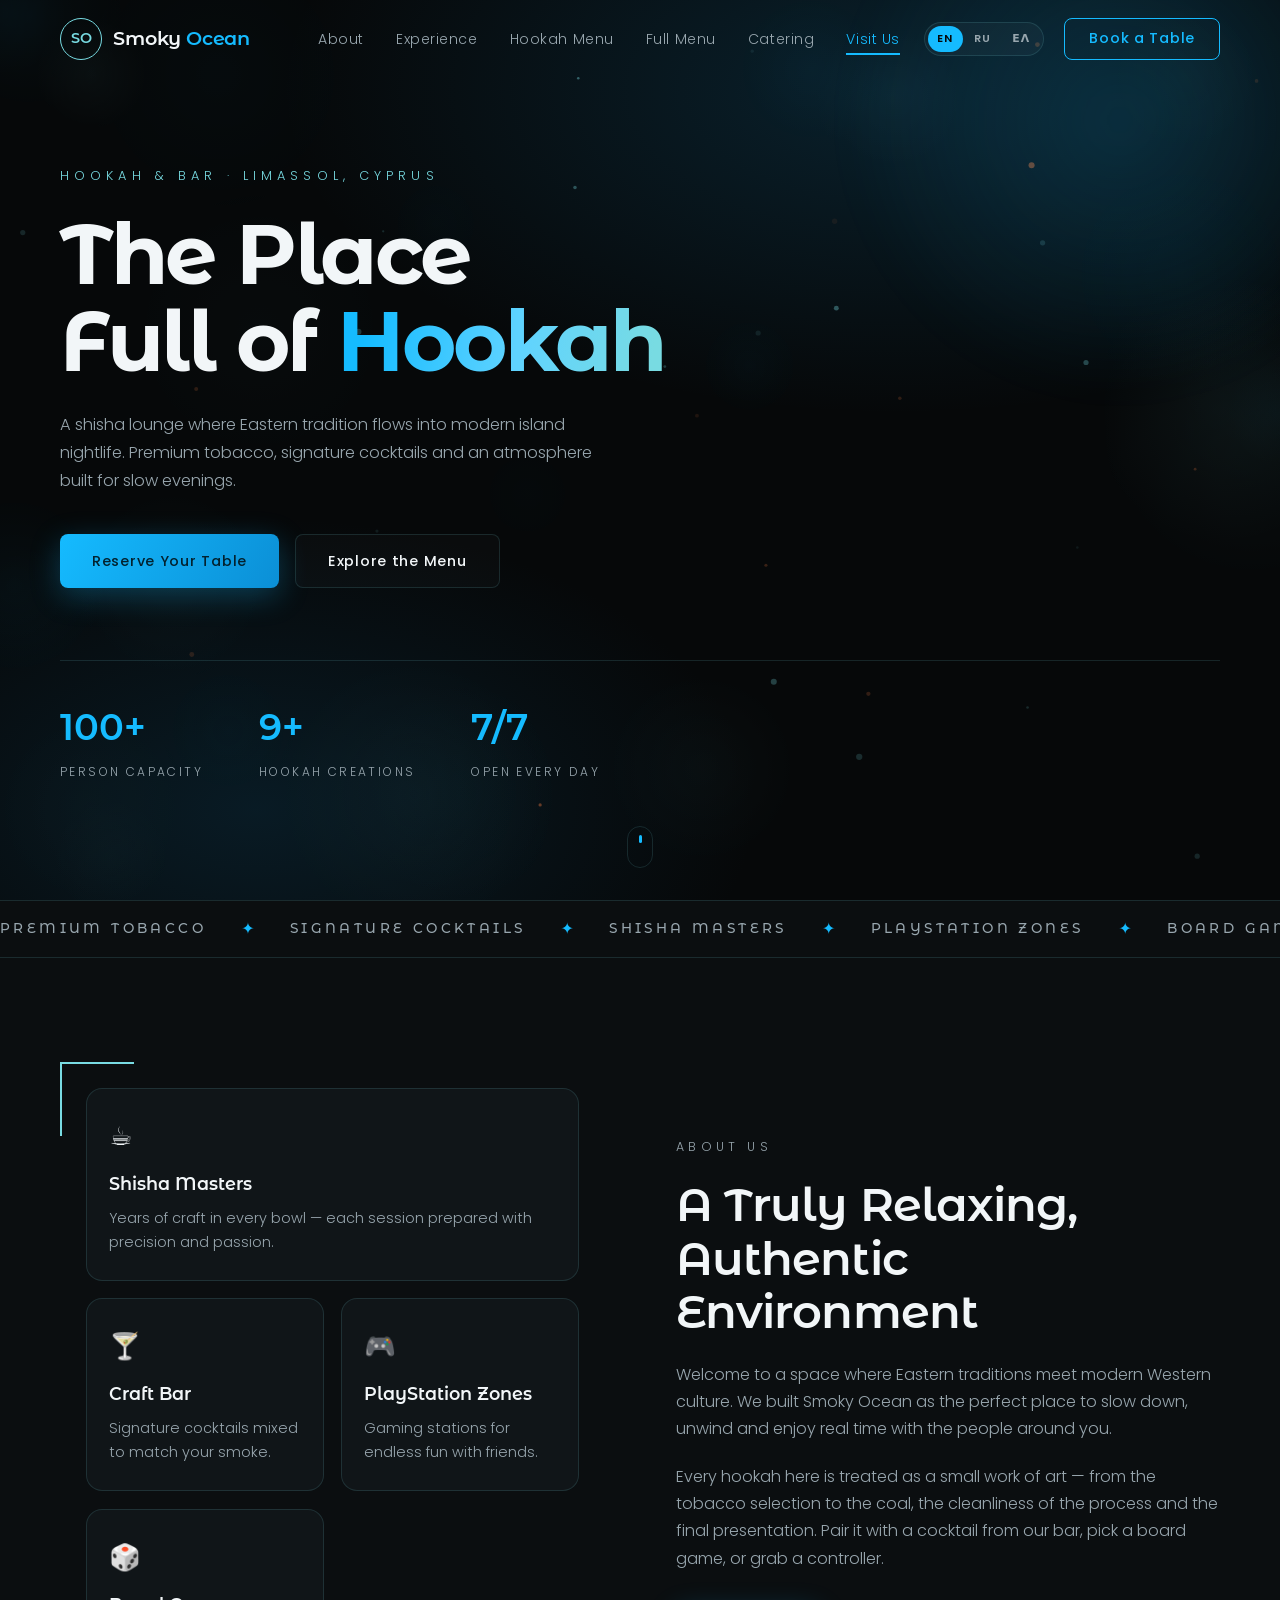
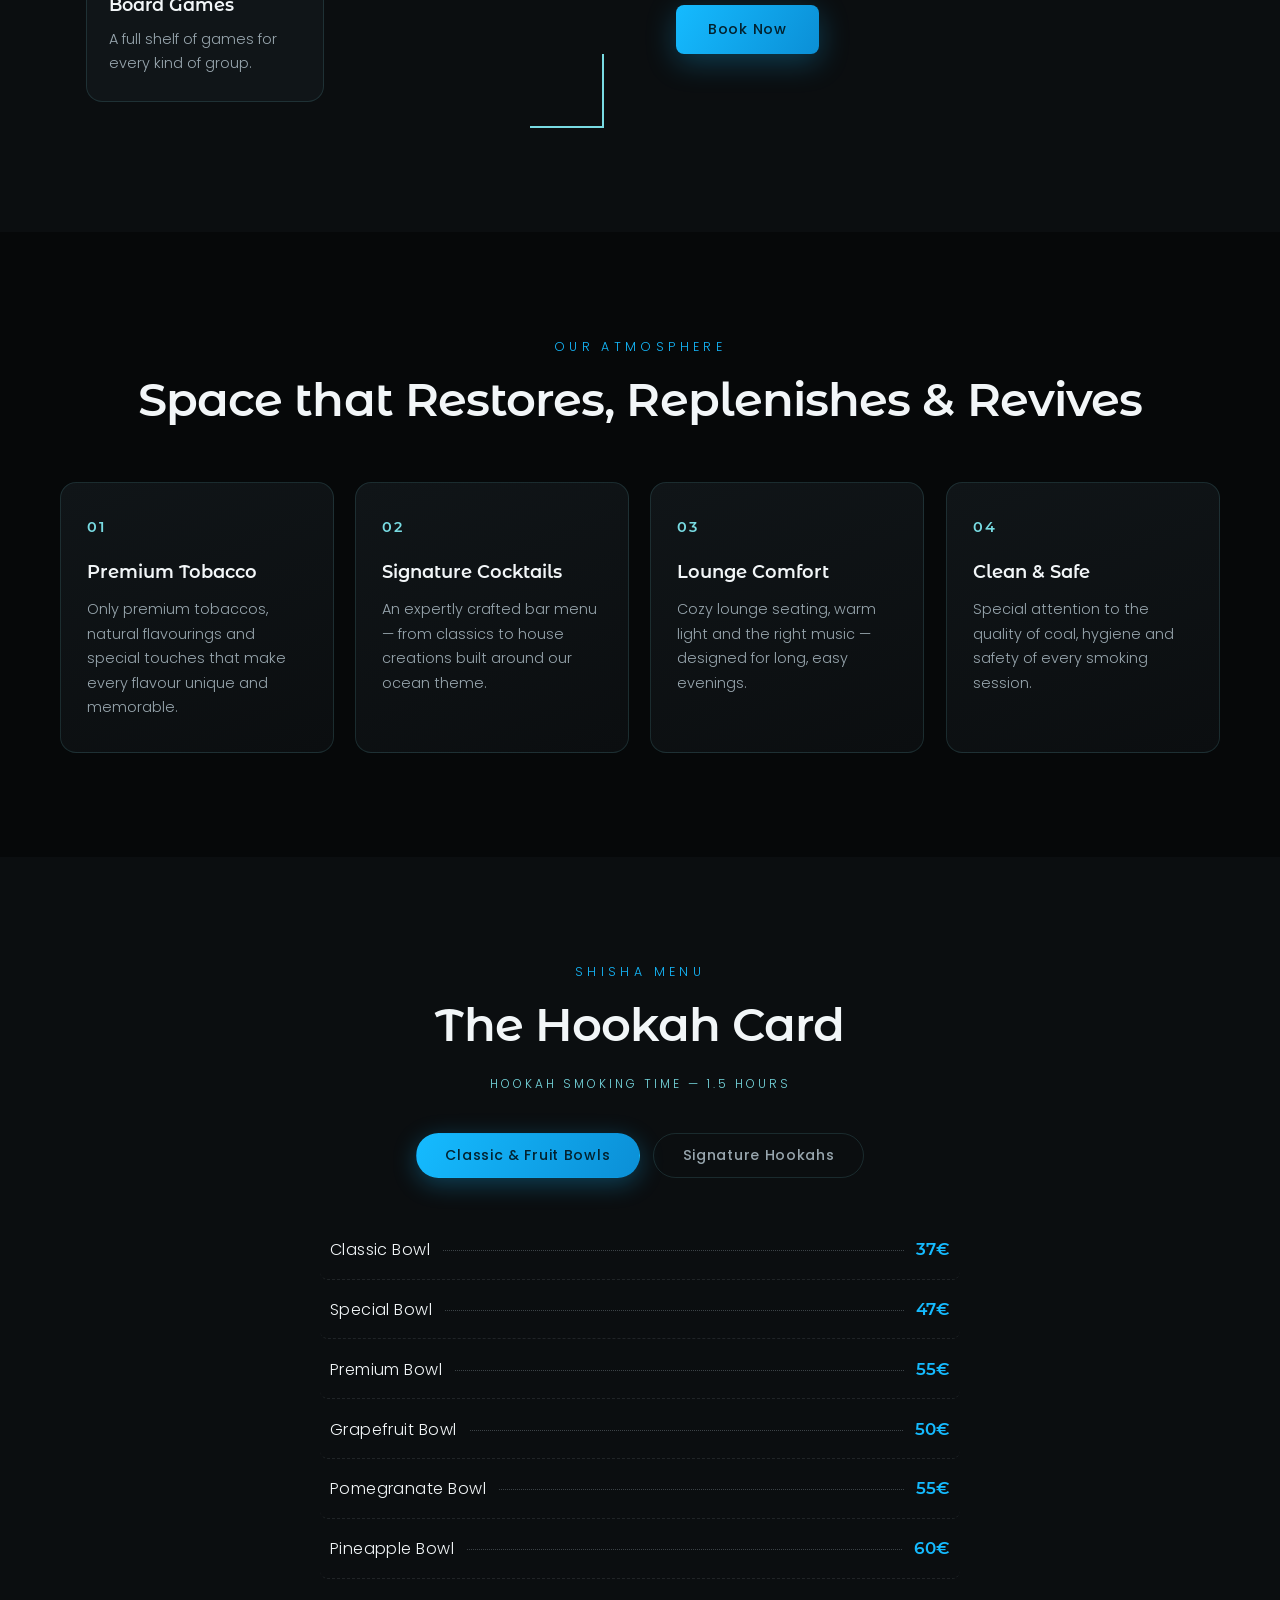
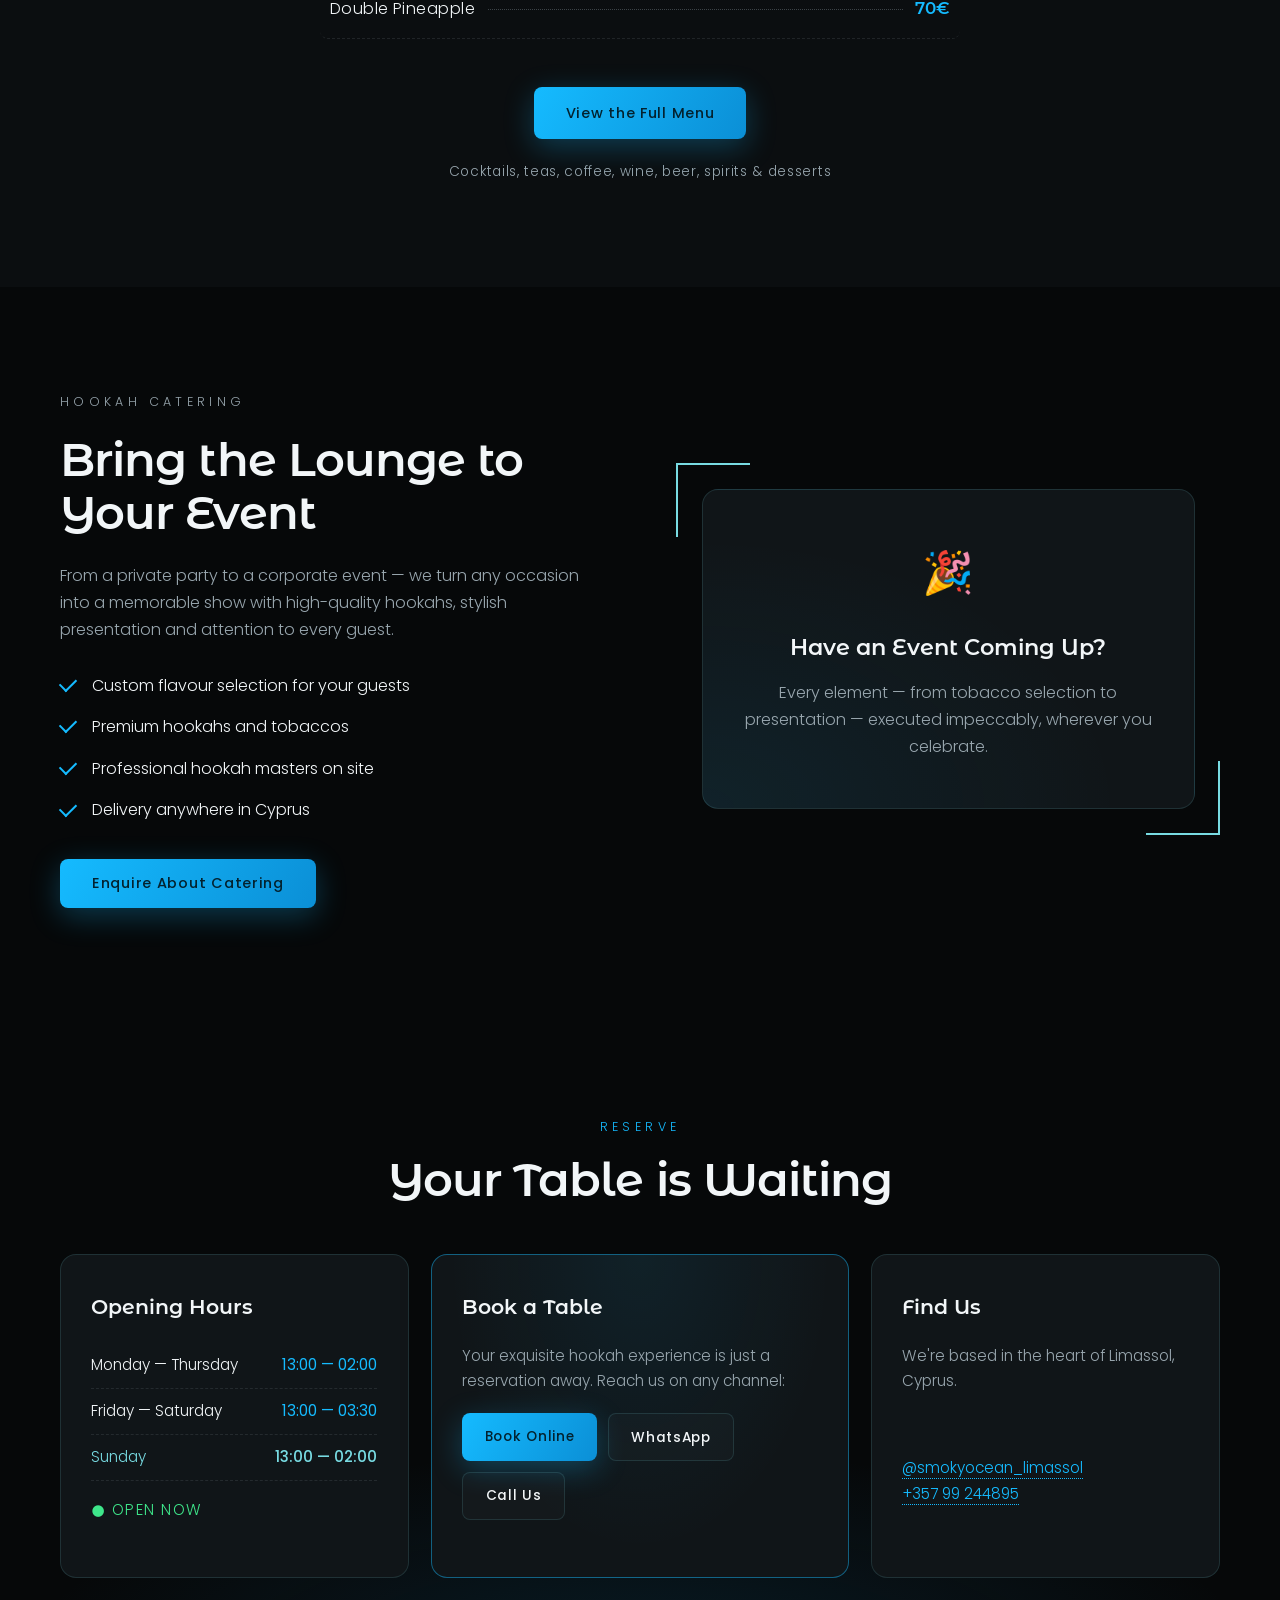
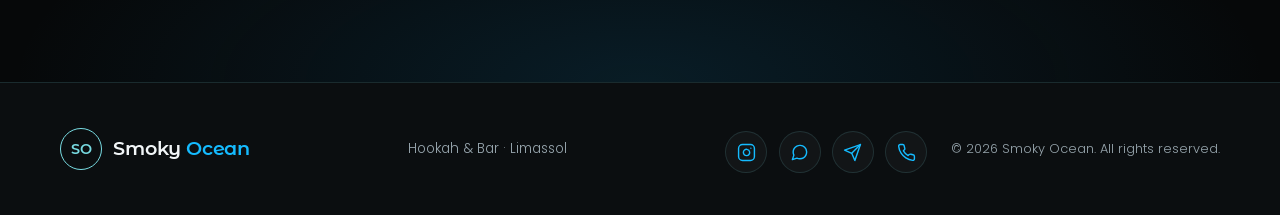
==== index.html @ 011908df "init" ====
<!DOCTYPE html>
<html lang="en">
<head>
  <meta charset="UTF-8" />
  <meta name="viewport" content="width=device-width, initial-scale=1.0" />

  <!-- Primary SEO -->
  <title>Smoky Ocean — Hookah Lounge &amp; Shisha Bar in Limassol, Cyprus</title>
  <meta name="description" content="Smoky Ocean is a premium hookah lounge & shisha bar in Limassol, Cyprus. Signature hookahs, craft cocktails, PlayStation zones, board games and hookah catering. Open every day from 13:00 — book your table via WhatsApp." />
  <meta name="keywords" content="hookah Limassol, shisha Limassol, hookah lounge Cyprus, shisha bar Limassol, hookah bar Cyprus, кальян Лимассол, кальянная Кипр, ναργιλές Λεμεσός, hookah catering Cyprus, Smoky Ocean" />
  <meta name="robots" content="index, follow, max-image-preview:large" />
  <meta name="author" content="Smoky Ocean" />
  <meta name="geo.region" content="CY-02" />
  <meta name="geo.placename" content="Limassol" />
  <meta name="theme-color" content="#060809" />
  <link rel="canonical" href="https://smokey-ocean.vercel.app/" />

  <!-- Open Graph -->
  <meta property="og:type" content="business.business" />
  <meta property="og:site_name" content="Smoky Ocean" />
  <meta property="og:title" content="Smoky Ocean — Hookah Lounge &amp; Shisha Bar in Limassol, Cyprus" />
  <meta property="og:description" content="Premium hookahs, signature cocktails and a truly relaxing atmosphere in the heart of Limassol. Open every day 13:00–02:00 (Fri–Sat until 03:30)." />
  <meta property="og:url" content="https://smokey-ocean.vercel.app/" />
  <meta property="og:locale" content="en_US" />
  <meta property="og:locale:alternate" content="ru_RU" />
  <meta property="og:locale:alternate" content="el_GR" />

  <!-- Twitter -->
  <meta name="twitter:card" content="summary" />
  <meta name="twitter:title" content="Smoky Ocean — Hookah Lounge &amp; Shisha Bar in Limassol" />
  <meta name="twitter:description" content="Premium hookahs, signature cocktails and a truly relaxing atmosphere in the heart of Limassol, Cyprus." />

  <link rel="preconnect" href="https://fonts.googleapis.com" />
  <link rel="preconnect" href="https://fonts.gstatic.com" crossorigin />
  <link href="https://fonts.googleapis.com/css2?family=Montserrat+Alternates:wght@400;500;600;700&family=Poppins:wght@300;400;500;600&display=swap" rel="stylesheet" />
  <link rel="stylesheet" href="css/styles.css" />

  <!-- Structured data: local business -->
  <script type="application/ld+json">
  {
    "@context": "https://schema.org",
    "@type": "BarOrPub",
    "@id": "https://smokey-ocean.vercel.app/#business",
    "name": "Smoky Ocean",
    "alternateName": "Smoky Ocean Hookah Lounge & Bar",
    "description": "Premium hookah lounge and shisha bar in Limassol, Cyprus. Signature hookahs, craft cocktails, PlayStation zones, board games and hookah catering across Cyprus.",
    "url": "https://smokey-ocean.vercel.app/",
    "telephone": "+35799244895",
    "priceRange": "€€",
    "servesCuisine": ["Cocktails", "Tea", "Coffee", "Desserts"],
    "address": {
      "@type": "PostalAddress",
      "addressLocality": "Limassol",
      "addressCountry": "CY"
    },
    "openingHoursSpecification": [
      {
        "@type": "OpeningHoursSpecification",
        "dayOfWeek": ["Monday", "Tuesday", "Wednesday", "Thursday", "Sunday"],
        "opens": "13:00",
        "closes": "02:00"
      },
      {
        "@type": "OpeningHoursSpecification",
        "dayOfWeek": ["Friday", "Saturday"],
        "opens": "13:00",
        "closes": "03:30"
      }
    ],
    "hasMenu": "https://smokey-ocean.vercel.app/menu.html",
    "acceptsReservations": "True",
    "sameAs": [
      "https://instagram.com/smokyocean_limassol"
    ],
    "knowsLanguage": ["en", "ru", "el"],
    "amenityFeature": [
      { "@type": "LocationFeatureSpecification", "name": "Hookah / Shisha", "value": true },
      { "@type": "LocationFeatureSpecification", "name": "PlayStation Zones", "value": true },
      { "@type": "LocationFeatureSpecification", "name": "Board Games", "value": true },
      { "@type": "LocationFeatureSpecification", "name": "Hookah Catering", "value": true }
    ]
  }
  </script>

  <!-- Structured data: website -->
  <script type="application/ld+json">
  {
    "@context": "https://schema.org",
    "@type": "WebSite",
    "@id": "https://smokey-ocean.vercel.app/#website",
    "name": "Smoky Ocean",
    "url": "https://smokey-ocean.vercel.app/",
    "inLanguage": ["en", "ru", "el"],
    "publisher": { "@id": "https://smokey-ocean.vercel.app/#business" }
  }
  </script>
</head>
<body>

  <!-- ===== Navigation ===== -->
  <header class="site-header" id="top">
    <nav class="nav container">
      <a href="#top" class="nav__brand">
        <span class="nav__brand-mark">SO</span>
        <span class="nav__brand-name">Smoky <em>Ocean</em></span>
      </a>
      <ul class="nav__links" id="navLinks">
        <li><a href="#about" data-spy data-i18n="nav.about">About</a></li>
        <li><a href="#experience" data-spy data-i18n="nav.experience">Experience</a></li>
        <li><a href="#menu" data-spy data-i18n="nav.hookahMenu">Hookah Menu</a></li>
        <li><a href="menu.html" data-i18n="nav.fullMenu">Full Menu</a></li>
        <li><a href="#catering" data-spy data-i18n="nav.catering">Catering</a></li>
        <li><a href="#visit" data-spy data-i18n="nav.visit">Visit Us</a></li>
      </ul>
      <div class="lang" role="group" aria-label="Language">
        <button class="lang__btn" data-lang="en">EN</button>
        <button class="lang__btn" data-lang="ru">RU</button>
        <button class="lang__btn" data-lang="el">ΕΛ</button>
      </div>
      <button class="btn btn--outline nav__cta" data-open-booking data-i18n="nav.book">Book a Table</button>
      <button class="nav__toggle" id="navToggle" aria-label="Toggle navigation" aria-expanded="false">
        <span></span><span></span><span></span>
      </button>
    </nav>
  </header>

  <!-- ===== Hero ===== -->
  <section class="hero" id="hero">
    <canvas id="smokeCanvas" class="hero__smoke" aria-hidden="true"></canvas>
    <div class="hero__glow" id="heroGlow" aria-hidden="true"></div>
    <div class="container hero__inner" id="heroInner">
      <p class="hero__eyebrow reveal" data-i18n="hero.eyebrow">Hookah &amp; Bar · Limassol, Cyprus</p>
      <h1 class="hero__title reveal" data-i18n-html="hero.title">The Place<br />Full of <span class="text-gradient">Hookah</span></h1>
      <p class="hero__subtitle reveal" data-i18n="hero.subtitle">A shisha lounge where Eastern tradition flows into modern
        island nightlife. Premium tobacco, signature cocktails and an atmosphere built for slow evenings.</p>
      <div class="hero__actions reveal">
        <button class="btn btn--primary" data-open-booking data-i18n="hero.reserve">Reserve Your Table</button>
        <a href="#menu" class="btn btn--ghost" data-i18n="hero.explore">Explore the Menu</a>
      </div>
      <div class="hero__stats reveal">
        <div class="stat">
          <span class="stat__number" data-count="100">0</span><span class="stat__plus">+</span>
          <span class="stat__label" data-i18n="stats.capacity">Person Capacity</span>
        </div>
        <div class="stat">
          <span class="stat__number" data-count="9">0</span><span class="stat__plus">+</span>
          <span class="stat__label" data-i18n="stats.creations">Hookah Creations</span>
        </div>
        <div class="stat">
          <span class="stat__number" data-count="7">0</span><span class="stat__plus">/7</span>
          <span class="stat__label" data-i18n="stats.everyday">Open Every Day</span>
        </div>
      </div>
    </div>
    <a href="#about" class="hero__scroll" aria-label="Scroll down"><span></span></a>
  </section>

  <!-- ===== Marquee ribbon ===== -->
  <div class="marquee" aria-hidden="true">
    <div class="marquee__track">
      <span data-i18n="marquee.1">Premium Tobacco</span><i>✦</i>
      <span data-i18n="marquee.2">Signature Cocktails</span><i>✦</i>
      <span data-i18n="marquee.3">Shisha Masters</span><i>✦</i>
      <span data-i18n="marquee.4">PlayStation Zones</span><i>✦</i>
      <span data-i18n="marquee.5">Board Games</span><i>✦</i>
      <span data-i18n="marquee.6">Hookah Catering</span><i>✦</i>
      <span data-i18n="marquee.1">Premium Tobacco</span><i>✦</i>
      <span data-i18n="marquee.2">Signature Cocktails</span><i>✦</i>
      <span data-i18n="marquee.3">Shisha Masters</span><i>✦</i>
      <span data-i18n="marquee.4">PlayStation Zones</span><i>✦</i>
      <span data-i18n="marquee.5">Board Games</span><i>✦</i>
      <span data-i18n="marquee.6">Hookah Catering</span><i>✦</i>
    </div>
  </div>

  <!-- ===== About ===== -->
  <section class="section about" id="about">
    <div class="container grid-2">
      <div class="about__visual reveal">
        <div class="corner-frame">
          <div class="about__frame">
            <div class="about__card about__card--big tilt">
              <span class="about__card-icon">&#9749;</span>
              <h3 data-i18n="about.masters">Shisha Masters</h3>
              <p data-i18n="about.mastersText">Years of craft in every bowl — each session prepared with precision and passion.</p>
            </div>
            <div class="about__card tilt">
              <span class="about__card-icon">&#127864;</span>
              <h3 data-i18n="about.bar">Craft Bar</h3>
              <p data-i18n="about.barText">Signature cocktails mixed to match your smoke.</p>
            </div>
            <div class="about__card tilt">
              <span class="about__card-icon">&#127918;</span>
              <h3 data-i18n="about.ps">PlayStation Zones</h3>
              <p data-i18n="about.psText">Gaming stations for endless fun with friends.</p>
            </div>
            <div class="about__card tilt">
              <span class="about__card-icon">&#127922;</span>
              <h3 data-i18n="about.games">Board Games</h3>
              <p data-i18n="about.gamesText">A full shelf of games for every kind of group.</p>
            </div>
          </div>
        </div>
      </div>
      <div class="about__content">
        <p class="section-eyebrow reveal" data-i18n="about.eyebrow">About Us</p>
        <h2 class="section-title reveal" data-i18n="about.title">A Truly Relaxing, Authentic Environment</h2>
        <p class="reveal" data-i18n="about.p1">Welcome to a space where Eastern traditions meet modern Western culture.
          We built Smoky Ocean as the perfect place to slow down, unwind and enjoy real time
          with the people around you.</p>
        <p class="reveal" data-i18n="about.p2">Every hookah here is treated as a small work of art — from the tobacco
          selection to the coal, the cleanliness of the process and the final presentation.
          Pair it with a cocktail from our bar, pick a board game, or grab a controller.</p>
        <button class="btn btn--primary reveal" data-open-booking data-i18n="about.cta">Book Now</button>
      </div>
    </div>
  </section>

  <!-- ===== Experience / Atmosphere ===== -->
  <section class="section experience" id="experience">
    <div class="container">
      <p class="section-eyebrow center reveal" data-i18n="exp.eyebrow">Our Atmosphere</p>
      <h2 class="section-title center reveal" data-i18n="exp.title">Space that Restores, Replenishes &amp; Revives</h2>
      <div class="experience__grid">
        <article class="exp-card tilt reveal">
          <div class="exp-card__num">01</div>
          <h3 data-i18n="exp.1">Premium Tobacco</h3>
          <p data-i18n="exp.1Text">Only premium tobaccos, natural flavourings and special touches that make every flavour unique and memorable.</p>
        </article>
        <article class="exp-card tilt reveal">
          <div class="exp-card__num">02</div>
          <h3 data-i18n="exp.2">Signature Cocktails</h3>
          <p data-i18n="exp.2Text">An expertly crafted bar menu — from classics to house creations built around our ocean theme.</p>
        </article>
        <article class="exp-card tilt reveal">
          <div class="exp-card__num">03</div>
          <h3 data-i18n="exp.3">Lounge Comfort</h3>
          <p data-i18n="exp.3Text">Cozy lounge seating, warm light and the right music — designed for long, easy evenings.</p>
        </article>
        <article class="exp-card tilt reveal">
          <div class="exp-card__num">04</div>
          <h3 data-i18n="exp.4">Clean &amp; Safe</h3>
          <p data-i18n="exp.4Text">Special attention to the quality of coal, hygiene and safety of every smoking session.</p>
        </article>
      </div>
    </div>
  </section>

  <!-- ===== Menu ===== -->
  <section class="section menu" id="menu">
    <div class="container">
      <p class="section-eyebrow center reveal" data-i18n="menu.eyebrow">Shisha Menu</p>
      <h2 class="section-title center reveal" data-i18n="menu.title">The Hookah Card</h2>
      <p class="menu__note center reveal" data-i18n="menu.note">Hookah smoking time — 1.5 hours</p>

      <div class="menu__tabs reveal" role="tablist" aria-label="Hookah menu categories">
        <button class="menu__tab active" role="tab" aria-selected="true" data-tab="classic" data-i18n="menu.tabClassic">Classic &amp; Fruit Bowls</button>
        <button class="menu__tab" role="tab" aria-selected="false" data-tab="signature" data-i18n="menu.tabSignature">Signature Hookahs</button>
      </div>

      <div class="menu__panels reveal">
        <div class="menu__panel active" data-panel="classic" role="tabpanel">
          <ul class="menu-list">
            <li class="menu-item">
              <div class="menu-item__row"><span class="menu-item__name" data-i18n="menu.classicBowl">Classic Bowl</span><span class="menu-item__dots"></span><span class="menu-item__price">37€</span></div>
            </li>
            <li class="menu-item">
              <div class="menu-item__row"><span class="menu-item__name" data-i18n="menu.specialBowl">Special Bowl</span><span class="menu-item__dots"></span><span class="menu-item__price">47€</span></div>
            </li>
            <li class="menu-item">
              <div class="menu-item__row"><span class="menu-item__name" data-i18n="menu.premiumBowl">Premium Bowl</span><span class="menu-item__dots"></span><span class="menu-item__price">55€</span></div>
            </li>
            <li class="menu-item">
              <div class="menu-item__row"><span class="menu-item__name" data-i18n="menu.grapefruitBowl">Grapefruit Bowl</span><span class="menu-item__dots"></span><span class="menu-item__price">50€</span></div>
            </li>
            <li class="menu-item">
              <div class="menu-item__row"><span class="menu-item__name" data-i18n="menu.pomegranateBowl">Pomegranate Bowl</span><span class="menu-item__dots"></span><span class="menu-item__price">55€</span></div>
            </li>
            <li class="menu-item">
              <div class="menu-item__row"><span class="menu-item__name" data-i18n="menu.pineappleBowl">Pineapple Bowl</span><span class="menu-item__dots"></span><span class="menu-item__price">60€</span></div>
            </li>
            <li class="menu-item">
              <div class="menu-item__row"><span class="menu-item__name" data-i18n="menu.doublePineapple">Double Pineapple</span><span class="menu-item__dots"></span><span class="menu-item__price">70€</span></div>
            </li>
          </ul>
        </div>

        <div class="menu__panel" data-panel="signature" role="tabpanel">
          <div class="signature-card signature-card--featured tilt">
            <span class="signature-card__badge" data-i18n="menu.houseSpecial">House Special</span>
            <div class="signature-card__head">
              <h4>Smoky Ocean</h4>
              <span class="signature-card__price">79€</span>
            </div>
            <p data-i18n="sig.smoky">Refreshing berry mix with a hint of alcohol on a watermelon bowl. In the flask: berries, blue curaçao and ice.</p>
          </div>
          <div class="signature-card tilt">
            <span class="signature-card__badge signature-card__badge--new" data-i18n="menu.new">New</span>
            <div class="signature-card__head">
              <h4>Wild Taiga</h4>
              <span class="signature-card__price">79€</span>
            </div>
            <p data-i18n="sig.taiga">Pine-flavored mix in a fresh grapefruit bowl. Flask with pine cones, grapefruit and ice — served with a shot of Jägermeister.</p>
          </div>
          <div class="signature-card tilt">
            <span class="signature-card__badge signature-card__badge--new" data-i18n="menu.new">New</span>
            <div class="signature-card__head">
              <h4>Deep Blue Ocean</h4>
              <span class="signature-card__price">69€</span>
            </div>
            <p data-i18n="sig.deep">Tropical mix in a pineapple bowl. Flask filled with stones, decorative fish and ice.</p>
          </div>
          <div class="signature-card tilt">
            <div class="signature-card__head">
              <h4>Tropical Paradise</h4>
              <span class="signature-card__price">69€</span>
            </div>
            <p data-i18n="sig.tropical">Sweet tropical mix on a pineapple bowl. In the flask: pineapple juice, cream and ice.</p>
          </div>
          <div class="signature-card tilt">
            <div class="signature-card__head">
              <h4>Subzero</h4>
              <span class="signature-card__price">69€</span>
            </div>
            <p data-i18n="sig.subzero">Frosty berry mix in a Subzero bowl. Flask filled with ice cubes and Blue Curaçao.</p>
          </div>
        </div>
      </div>

      <div class="menu__cta reveal">
        <a href="menu.html" class="btn btn--primary" data-i18n="menu.cta">View the Full Menu</a>
        <p data-i18n="menu.ctaSub">Cocktails, teas, coffee, wine, beer, spirits &amp; desserts</p>
      </div>
    </div>
  </section>

  <!-- ===== Catering ===== -->
  <section class="section catering" id="catering">
    <div class="container grid-2 grid-2--reverse">
      <div class="catering__content">
        <p class="section-eyebrow reveal" data-i18n="cat.eyebrow">Hookah Catering</p>
        <h2 class="section-title reveal" data-i18n="cat.title">Bring the Lounge to Your Event</h2>
        <p class="reveal" data-i18n="cat.p">From a private party to a corporate event — we turn any occasion into
          a memorable show with high-quality hookahs, stylish presentation and attention
          to every guest.</p>
        <ul class="check-list reveal">
          <li data-i18n="cat.li1">Custom flavour selection for your guests</li>
          <li data-i18n="cat.li2">Premium hookahs and tobaccos</li>
          <li data-i18n="cat.li3">Professional hookah masters on site</li>
          <li data-i18n="cat.li4">Delivery anywhere in Cyprus</li>
        </ul>
        <button class="btn btn--primary reveal" data-open-booking data-i18n="cat.cta">Enquire About Catering</button>
      </div>
      <div class="catering__visual reveal">
        <div class="corner-frame">
          <div class="catering__panel tilt">
            <span class="catering__icon" aria-hidden="true">&#127881;</span>
            <h3 data-i18n="cat.panelTitle">Have an Event Coming Up?</h3>
            <p data-i18n="cat.panelText">Every element — from tobacco selection to presentation — executed impeccably, wherever you celebrate.</p>
          </div>
        </div>
      </div>
    </div>
  </section>

  <!-- ===== Visit / Reservation ===== -->
  <section class="section visit" id="visit">
    <div class="container">
      <p class="section-eyebrow center reveal" data-i18n="visit.eyebrow">Reserve</p>
      <h2 class="section-title center reveal" data-i18n="visit.title">Your Table is Waiting</h2>
      <div class="visit__grid">
        <div class="visit__card tilt reveal">
          <h3 data-i18n="visit.hours">Opening Hours</h3>
          <ul class="hours-list" id="hoursList">
            <li data-days="1,2,3,4"><span data-i18n="visit.monThu">Monday — Thursday</span><span>13:00 — 02:00</span></li>
            <li data-days="5,6"><span data-i18n="visit.friSat">Friday — Saturday</span><span>13:00 — 03:30</span></li>
            <li data-days="0"><span data-i18n="visit.sun">Sunday</span><span>13:00 — 02:00</span></li>
          </ul>
          <p class="visit__status" id="openStatus"></p>
        </div>
        <div class="visit__card visit__card--accent tilt reveal">
          <h3 data-i18n="visit.book">Book a Table</h3>
          <p data-i18n="visit.bookText">Your exquisite hookah experience is just a reservation away. Reach us on any channel:</p>
          <div class="visit__actions">
            <button class="btn btn--primary" data-open-booking data-i18n="visit.bookOnline">Book Online</button>
            <a class="btn btn--ghost" href="https://wa.me/35799244895" target="_blank" rel="noopener">WhatsApp</a>
            <a class="btn btn--ghost" href="tel:+35799244895" data-i18n="visit.call">Call Us</a>
          </div>
        </div>
        <div class="visit__card tilt reveal">
          <h3 data-i18n="visit.find">Find Us</h3>
          <p data-i18n="visit.findText">We're based in the heart of Limassol, Cyprus.</p>
          <div class="socials">
            <a class="socials__link" href="https://instagram.com/smokyocean_limassol" target="_blank" rel="noopener" aria-label="Instagram">
              <svg viewBox="0 0 24 24" fill="none" stroke="currentColor" stroke-width="1.8" stroke-linecap="round" stroke-linejoin="round"><rect x="2" y="2" width="20" height="20" rx="5" ry="5"/><path d="M16 11.37A4 4 0 1 1 12.63 8 4 4 0 0 1 16 11.37z"/><line x1="17.5" y1="6.5" x2="17.51" y2="6.5"/></svg>
            </a>
            <a class="socials__link" href="https://wa.me/35799244895" target="_blank" rel="noopener" aria-label="WhatsApp">
              <svg viewBox="0 0 24 24" fill="none" stroke="currentColor" stroke-width="1.8" stroke-linecap="round" stroke-linejoin="round"><path d="M21 11.5a8.38 8.38 0 0 1-.9 3.8 8.5 8.5 0 0 1-7.6 4.7 8.38 8.38 0 0 1-3.8-.9L3 21l1.9-5.7a8.38 8.38 0 0 1-.9-3.8 8.5 8.5 0 0 1 4.7-7.6 8.38 8.38 0 0 1 3.8-.9h.5a8.48 8.48 0 0 1 8 8v.5z"/></svg>
            </a>
            <a class="socials__link" href="https://t.me/+35799244895" target="_blank" rel="noopener" aria-label="Telegram">
              <svg viewBox="0 0 24 24" fill="none" stroke="currentColor" stroke-width="1.8" stroke-linecap="round" stroke-linejoin="round"><line x1="22" y1="2" x2="11" y2="13"/><polygon points="22 2 15 22 11 13 2 9 22 2"/></svg>
            </a>
            <a class="socials__link" href="tel:+35799244895" aria-label="Phone">
              <svg viewBox="0 0 24 24" fill="none" stroke="currentColor" stroke-width="1.8" stroke-linecap="round" stroke-linejoin="round"><path d="M22 16.92v3a2 2 0 0 1-2.18 2 19.79 19.79 0 0 1-8.63-3.07 19.5 19.5 0 0 1-6-6 19.79 19.79 0 0 1-3.07-8.67A2 2 0 0 1 4.11 2h3a2 2 0 0 1 2 1.72 12.84 12.84 0 0 0 .7 2.81 2 2 0 0 1-.45 2.11L8.09 9.91a16 16 0 0 0 6 6l1.27-1.27a2 2 0 0 1 2.11-.45 12.84 12.84 0 0 0 2.81.7A2 2 0 0 1 22 16.92z"/></svg>
            </a>
          </div>
          <p class="visit__social">
            <a href="https://instagram.com/smokyocean_limassol" target="_blank" rel="noopener">@smokyocean_limassol</a><br />
            <a href="tel:+35799244895">+357 99 244895</a>
          </p>
        </div>
      </div>
    </div>
  </section>

  <!-- ===== Footer ===== -->
  <footer class="footer">
    <div class="container footer__inner">
      <a href="#top" class="nav__brand">
        <span class="nav__brand-mark">SO</span>
        <span class="nav__brand-name">Smoky <em>Ocean</em></span>
      </a>
      <p class="footer__tag" data-i18n="footer.tag">Hookah &amp; Bar · Limassol</p>
      <div class="socials socials--footer">
        <a class="socials__link" href="https://instagram.com/smokyocean_limassol" target="_blank" rel="noopener" aria-label="Instagram">
          <svg viewBox="0 0 24 24" fill="none" stroke="currentColor" stroke-width="1.8" stroke-linecap="round" stroke-linejoin="round"><rect x="2" y="2" width="20" height="20" rx="5" ry="5"/><path d="M16 11.37A4 4 0 1 1 12.63 8 4 4 0 0 1 16 11.37z"/><line x1="17.5" y1="6.5" x2="17.51" y2="6.5"/></svg>
        </a>
        <a class="socials__link" href="https://wa.me/35799244895" target="_blank" rel="noopener" aria-label="WhatsApp">
          <svg viewBox="0 0 24 24" fill="none" stroke="currentColor" stroke-width="1.8" stroke-linecap="round" stroke-linejoin="round"><path d="M21 11.5a8.38 8.38 0 0 1-.9 3.8 8.5 8.5 0 0 1-7.6 4.7 8.38 8.38 0 0 1-3.8-.9L3 21l1.9-5.7a8.38 8.38 0 0 1-.9-3.8 8.5 8.5 0 0 1 4.7-7.6 8.38 8.38 0 0 1 3.8-.9h.5a8.48 8.48 0 0 1 8 8v.5z"/></svg>
        </a>
        <a class="socials__link" href="https://t.me/+35799244895" target="_blank" rel="noopener" aria-label="Telegram">
          <svg viewBox="0 0 24 24" fill="none" stroke="currentColor" stroke-width="1.8" stroke-linecap="round" stroke-linejoin="round"><line x1="22" y1="2" x2="11" y2="13"/><polygon points="22 2 15 22 11 13 2 9 22 2"/></svg>
        </a>
        <a class="socials__link" href="tel:+35799244895" aria-label="Phone">
          <svg viewBox="0 0 24 24" fill="none" stroke="currentColor" stroke-width="1.8" stroke-linecap="round" stroke-linejoin="round"><path d="M22 16.92v3a2 2 0 0 1-2.18 2 19.79 19.79 0 0 1-8.63-3.07 19.5 19.5 0 0 1-6-6 19.79 19.79 0 0 1-3.07-8.67A2 2 0 0 1 4.11 2h3a2 2 0 0 1 2 1.72 12.84 12.84 0 0 0 .7 2.81 2 2 0 0 1-.45 2.11L8.09 9.91a16 16 0 0 0 6 6l1.27-1.27a2 2 0 0 1 2.11-.45 12.84 12.84 0 0 0 2.81.7A2 2 0 0 1 22 16.92z"/></svg>
        </a>
      </div>
      <p class="footer__copy" data-i18n="footer.copy">© 2026 Smoky Ocean. All rights reserved.</p>
    </div>
  </footer>

  <!-- ===== Booking modal ===== -->
  <div class="modal" id="bookingModal" aria-hidden="true">
    <div class="modal__backdrop" data-close-booking></div>
    <div class="modal__dialog" role="dialog" aria-modal="true" aria-labelledby="bookingTitle">
      <button class="modal__close" data-close-booking aria-label="Close">&times;</button>
      <h3 id="bookingTitle" data-i18n="modal.title">Reserve a Table</h3>
      <p class="modal__hint" data-i18n="modal.hint">Fill in the details and we'll open WhatsApp with your booking message ready to send.</p>
      <form id="bookingForm" class="booking-form">
        <div class="booking-form__row">
          <label><span data-i18n="modal.name">Name</span>
            <input type="text" name="name" required placeholder="Your name" data-i18n-ph="modal.namePh" />
          </label>
          <label><span data-i18n="modal.guests">Guests</span>
            <select name="guests">
              <option>2</option><option>3</option><option>4</option>
              <option>5</option><option>6</option><option>7+</option>
            </select>
          </label>
        </div>
        <div class="booking-form__row">
          <label><span data-i18n="modal.date">Date</span>
            <input type="date" name="date" required />
          </label>
          <label><span data-i18n="modal.time">Time</span>
            <select name="time" id="timeSelect" required></select>
          </label>
        </div>
        <label><span data-i18n="modal.note">Note (optional)</span>
          <input type="text" name="note" placeholder="Birthday, window table, catering enquiry…" data-i18n-ph="modal.notePh" />
        </label>
        <button type="submit" class="btn btn--primary booking-form__submit" data-i18n="modal.submit">Send via WhatsApp</button>
      </form>
    </div>
  </div>

  <!-- ===== Back to top ===== -->
  <button class="to-top" id="toTop" aria-label="Back to top">&#8593;</button>

  <script src="js/i18n.js"></script>
  <script src="js/main.js"></script>
</body>
</html>
---- css/styles.css ----
/* =====================================================
   Smoky Ocean — Hookah Lounge & Bar
   Theme matched to smokyocean.cy:
   near-black backgrounds, electric cyan #15bbff,
   teal #78dbe2 corner frames, Montserrat Alternates + Poppins
   ===================================================== */

:root {
  --bg-deep: #060809;
  --bg-panel: #0b0e10;
  --bg-card: #101518;
  --line: rgba(120, 219, 226, 0.14);
  --cyan: #15bbff;
  --cyan-soft: #5fd3ff;
  --teal: #78dbe2;
  --ember: #ff6b3d;
  --text: #f2f6f8;
  --text-dim: #98a6ae;
  --font-display: "Montserrat Alternates", sans-serif;
  --font-body: "Poppins", system-ui, sans-serif;
  --radius: 16px;
  --container: 1160px;
}

* { margin: 0; padding: 0; box-sizing: border-box; }

html { scroll-behavior: smooth; }

body {
  background: var(--bg-deep);
  color: var(--text);
  font-family: var(--font-body);
  font-weight: 300;
  line-height: 1.7;
  overflow-x: hidden;
}

img { max-width: 100%; display: block; }
a { color: inherit; text-decoration: none; }
ul { list-style: none; }
button { font-family: inherit; }

.container {
  width: min(var(--container), 92%);
  margin-inline: auto;
}

/* ---------- Typography helpers ---------- */
.section-eyebrow {
  font-size: 0.78rem;
  letter-spacing: 0.35em;
  text-transform: uppercase;
  color: var(--cyan);
  margin-bottom: 1rem;
}

.section-title {
  font-family: var(--font-display);
  font-size: clamp(1.9rem, 4vw, 2.9rem);
  font-weight: 600;
  letter-spacing: -0.02em;
  line-height: 1.15;
  margin-bottom: 1.4rem;
}

.center { text-align: center; }

.text-gradient {
  background: linear-gradient(100deg, var(--cyan) 10%, var(--cyan-soft) 55%, var(--teal) 95%);
  -webkit-background-clip: text;
  background-clip: text;
  color: transparent;
}

/* ---------- Buttons ---------- */
.btn {
  display: inline-block;
  padding: 0.85rem 2rem;
  border-radius: 8px;
  border: 0;
  font-size: 0.9rem;
  font-weight: 500;
  letter-spacing: 0.05em;
  transition: transform 0.25s ease, box-shadow 0.25s ease, background 0.25s ease, color 0.25s ease, border-color 0.25s ease;
  cursor: pointer;
  position: relative;
  overflow: hidden;
}

/* animated sheen sweep on hover */
.btn::after {
  content: "";
  position: absolute;
  top: 0; left: -80%;
  width: 50%; height: 100%;
  background: linear-gradient(100deg, transparent, rgba(255, 255, 255, 0.25), transparent);
  transform: skewX(-20deg);
  transition: left 0.5s ease;
  pointer-events: none;
}
.btn:hover::after { left: 130%; }

.btn--primary {
  background: linear-gradient(120deg, var(--cyan), #0b8fd6);
  color: #03222f;
  box-shadow: 0 8px 30px rgba(21, 187, 255, 0.28);
}
.btn--primary:hover { transform: translateY(-2px); box-shadow: 0 12px 40px rgba(21, 187, 255, 0.45); }

.btn--ghost {
  border: 1px solid var(--line);
  color: var(--text);
  background: rgba(255, 255, 255, 0.02);
}
.btn--ghost:hover { border-color: var(--cyan); color: var(--cyan); }

.btn--outline {
  border: 1px solid var(--cyan);
  color: var(--cyan);
  background: transparent;
  padding: 0.6rem 1.5rem;
}
.btn--outline:hover { background: var(--cyan); color: #03222f; }

/* ---------- Header / Nav ---------- */
.site-header {
  position: fixed;
  inset: 0 0 auto;
  z-index: 100;
  padding: 1.1rem 0;
  transition: background 0.3s ease, padding 0.3s ease, box-shadow 0.3s ease;
}

.site-header.scrolled {
  background: rgba(6, 8, 9, 0.9);
  backdrop-filter: blur(14px);
  padding: 0.65rem 0;
  box-shadow: 0 1px 0 var(--line);
}

.nav { display: flex; align-items: center; gap: 2rem; }

.nav__brand { display: flex; align-items: center; gap: 0.7rem; margin-right: auto; }

.nav__brand-mark {
  display: grid;
  place-items: center;
  width: 42px;
  height: 42px;
  border-radius: 50%;
  border: 1px solid var(--teal);
  font-family: var(--font-display);
  font-weight: 600;
  font-size: 0.9rem;
  color: var(--teal);
}

.nav__brand-name {
  font-family: var(--font-display);
  font-weight: 600;
  font-size: 1.2rem;
  letter-spacing: -0.01em;
}
.nav__brand-name em { font-style: normal; color: var(--cyan); }

.nav__links { display: flex; gap: 2rem; }

.nav__links a {
  font-size: 0.88rem;
  letter-spacing: 0.04em;
  color: var(--text-dim);
  transition: color 0.2s ease;
  position: relative;
}
.nav__links a::after {
  content: "";
  position: absolute;
  left: 0; bottom: -6px;
  width: 0; height: 2px;
  background: var(--cyan);
  transition: width 0.25s ease;
}
.nav__links a:hover { color: var(--text); }
.nav__links a:hover::after,
.nav__links a.active::after { width: 100%; }
.nav__links a.active { color: var(--cyan); }

.nav__toggle { display: none; background: none; border: 0; flex-direction: column; gap: 5px; padding: 6px; cursor: pointer; }
.nav__toggle span { width: 24px; height: 2px; background: var(--text); transition: 0.3s; }

/* ---------- Hero ---------- */
.hero {
  position: relative;
  min-height: 100svh;
  display: flex;
  align-items: center;
  background:
    radial-gradient(ellipse 80% 60% at 70% 10%, rgba(21, 120, 170, 0.22), transparent 60%),
    radial-gradient(ellipse 60% 50% at 20% 90%, rgba(15, 70, 100, 0.3), transparent 65%),
    var(--bg-deep);
  overflow: hidden;
}

.hero__smoke {
  position: absolute;
  inset: 0;
  width: 100%;
  height: 100%;
  opacity: 0.55;
}

.hero__glow {
  position: absolute;
  width: 560px; height: 560px;
  border-radius: 50%;
  background: radial-gradient(circle, rgba(21, 187, 255, 0.14), transparent 70%);
  top: -160px; right: -120px;
  filter: blur(20px);
  pointer-events: none;
  transition: transform 0.4s ease-out;
}

.hero__inner {
  position: relative;
  z-index: 2;
  padding: 9rem 0 6rem;
  will-change: transform;
}

.hero__eyebrow {
  font-size: 0.8rem;
  letter-spacing: 0.4em;
  text-transform: uppercase;
  color: var(--teal);
  margin-bottom: 1.5rem;
}

.hero__title {
  font-family: var(--font-display);
  font-size: clamp(2.8rem, 7.5vw, 5.2rem);
  font-weight: 700;
  letter-spacing: -0.03em;
  line-height: 1.05;
  margin-bottom: 1.6rem;
}

.hero__subtitle {
  max-width: 560px;
  color: var(--text-dim);
  font-size: 1.02rem;
  margin-bottom: 2.5rem;
}

.hero__actions { display: flex; flex-wrap: wrap; gap: 1rem; margin-bottom: 4.5rem; }

.hero__stats {
  display: flex;
  flex-wrap: wrap;
  gap: 3.5rem;
  border-top: 1px solid var(--line);
  padding-top: 2.2rem;
}

.stat__number,
.stat__plus {
  font-family: var(--font-display);
  font-weight: 600;
  font-size: 2.3rem;
  color: var(--cyan);
}

.stat__label {
  display: block;
  font-size: 0.75rem;
  letter-spacing: 0.2em;
  text-transform: uppercase;
  color: var(--text-dim);
  margin-top: 0.2rem;
}

.hero__scroll {
  position: absolute;
  left: 50%;
  bottom: 2rem;
  transform: translateX(-50%);
  width: 26px; height: 42px;
  border: 1px solid var(--line);
  border-radius: 999px;
  display: flex;
  justify-content: center;
  padding-top: 8px;
  z-index: 2;
}
.hero__scroll span {
  width: 3px; height: 8px;
  border-radius: 3px;
  background: var(--cyan);
  animation: scrollHint 1.8s ease-in-out infinite;
}
@keyframes scrollHint {
  0%, 100% { transform: translateY(0); opacity: 1; }
  60% { transform: translateY(12px); opacity: 0; }
}

/* ---------- Marquee ribbon ---------- */
.marquee {
  border-block: 1px solid var(--line);
  background: var(--bg-panel);
  overflow: hidden;
  padding: 0.9rem 0;
}

.marquee__track {
  display: flex;
  align-items: center;
  gap: 2.2rem;
  width: max-content;
  animation: marquee 28s linear infinite;
}
.marquee:hover .marquee__track { animation-play-state: paused; }

.marquee__track span {
  font-family: var(--font-display);
  font-weight: 500;
  font-size: 0.85rem;
  letter-spacing: 0.25em;
  text-transform: uppercase;
  color: var(--text-dim);
  white-space: nowrap;
}
.marquee__track i { color: var(--cyan); font-style: normal; }

@keyframes marquee {
  from { transform: translateX(0); }
  to { transform: translateX(-50%); }
}

/* ---------- Corner frame (matches original site's teal brackets) ---------- */
.corner-frame { position: relative; padding: 1.6rem; }

.corner-frame::before,
.corner-frame::after {
  content: "";
  position: absolute;
  width: 72px; height: 72px;
  border: 2px solid var(--teal);
  transition: width 0.35s ease, height 0.35s ease;
  pointer-events: none;
}
.corner-frame::before { top: 0; left: 0; border-right: 0; border-bottom: 0; }
.corner-frame::after { bottom: 0; right: 0; border-left: 0; border-top: 0; }
.corner-frame:hover::before,
.corner-frame:hover::after { width: 100px; height: 100px; }

/* ---------- Sections ---------- */
.section { padding: 6.5rem 0; position: relative; }

.grid-2 {
  display: grid;
  grid-template-columns: 1fr 1fr;
  gap: 4.5rem;
  align-items: center;
}

/* ---------- Tilt cards ---------- */
.tilt {
  transform-style: preserve-3d;
  will-change: transform;
  transition: transform 0.15s ease-out, border-color 0.3s ease, box-shadow 0.3s ease;
}

/* ---------- About ---------- */
.about { background: var(--bg-panel); }

.about__frame {
  display: grid;
  grid-template-columns: 1fr 1fr;
  gap: 1.1rem;
}

.about__card {
  background: var(--bg-card);
  border: 1px solid var(--line);
  border-radius: var(--radius);
  padding: 1.6rem 1.4rem;
}
.about__card:hover { border-color: rgba(21, 187, 255, 0.45); box-shadow: 0 14px 40px rgba(21, 187, 255, 0.08); }
.about__card--big { grid-column: 1 / -1; }

.about__card-icon { font-size: 1.6rem; display: block; margin-bottom: 0.7rem; }

.about__card h3 {
  font-family: var(--font-display);
  font-weight: 600;
  font-size: 1.1rem;
  margin-bottom: 0.4rem;
}

.about__card p { color: var(--text-dim); font-size: 0.9rem; }

.about__content p { color: var(--text-dim); margin-bottom: 1.3rem; }
.about__content .btn { margin-top: 0.8rem; }

/* ---------- Experience ---------- */
.experience__grid {
  margin-top: 3.5rem;
  display: grid;
  grid-template-columns: repeat(4, 1fr);
  gap: 1.3rem;
}

.exp-card {
  background: linear-gradient(160deg, var(--bg-card), var(--bg-panel));
  border: 1px solid var(--line);
  border-radius: var(--radius);
  padding: 2rem 1.6rem;
}
.exp-card:hover { border-color: rgba(120, 219, 226, 0.5); box-shadow: 0 14px 40px rgba(120, 219, 226, 0.07); }

.exp-card__num {
  font-family: var(--font-display);
  font-weight: 600;
  font-size: 0.9rem;
  color: var(--teal);
  letter-spacing: 0.2em;
  margin-bottom: 1.1rem;
}

.exp-card h3 {
  font-family: var(--font-display);
  font-weight: 600;
  font-size: 1.12rem;
  margin-bottom: 0.6rem;
}

.exp-card p { color: var(--text-dim); font-size: 0.9rem; }

/* ---------- Menu ---------- */
.menu { background: var(--bg-panel); }

.menu__note {
  color: var(--teal);
  letter-spacing: 0.25em;
  text-transform: uppercase;
  font-size: 0.75rem;
  margin-bottom: 2.4rem;
}

.menu__tabs {
  display: flex;
  justify-content: center;
  gap: 0.8rem;
  margin-bottom: 2.6rem;
}

.menu__tab {
  background: transparent;
  border: 1px solid var(--line);
  color: var(--text-dim);
  border-radius: 999px;
  padding: 0.7rem 1.8rem;
  font-size: 0.88rem;
  font-weight: 500;
  letter-spacing: 0.05em;
  cursor: pointer;
  transition: all 0.25s ease;
}
.menu__tab:hover { border-color: var(--cyan); color: var(--text); }
.menu__tab.active {
  background: linear-gradient(120deg, var(--cyan), #0b8fd6);
  border-color: transparent;
  color: #03222f;
  box-shadow: 0 6px 24px rgba(21, 187, 255, 0.3);
}

.menu__panels { max-width: 640px; margin-inline: auto; position: relative; }

.menu__panel {
  display: none;
  animation: panelIn 0.45s ease both;
}
.menu__panel.active { display: block; }

@keyframes panelIn {
  from { opacity: 0; transform: translateY(16px); }
  to { opacity: 1; transform: none; }
}

.menu-item {
  padding: 0.95rem 0.6rem;
  border-bottom: 1px dashed rgba(152, 166, 174, 0.15);
  border-radius: 8px;
  transition: background 0.25s ease, padding-left 0.25s ease;
}
.menu-item:hover { background: rgba(21, 187, 255, 0.05); padding-left: 1.1rem; }

.menu-item__row { display: flex; align-items: baseline; gap: 0.8rem; }

.menu-item__name { font-size: 1rem; letter-spacing: 0.03em; }

.menu-item__dots {
  flex: 1;
  border-bottom: 1px dotted rgba(152, 166, 174, 0.35);
  transform: translateY(-4px);
}

.menu-item__price {
  font-family: var(--font-display);
  font-weight: 600;
  font-size: 1.05rem;
  color: var(--cyan);
}

.signature-card {
  position: relative;
  background: var(--bg-card);
  border: 1px solid var(--line);
  border-radius: var(--radius);
  padding: 1.8rem 1.7rem;
  margin-bottom: 1.3rem;
}
.signature-card:hover { border-color: rgba(21, 187, 255, 0.45); }

.signature-card--featured {
  border-color: rgba(120, 219, 226, 0.5);
  background:
    radial-gradient(ellipse at top right, rgba(21, 187, 255, 0.09), transparent 60%),
    var(--bg-card);
}

.signature-card__badge {
  position: absolute;
  top: -12px;
  right: 1.4rem;
  background: var(--cyan);
  color: #03222f;
  font-size: 0.68rem;
  font-weight: 600;
  letter-spacing: 0.15em;
  text-transform: uppercase;
  padding: 0.3rem 0.9rem;
  border-radius: 999px;
}

.signature-card__badge--new { background: var(--teal); }

.menu__cta {
  margin-top: 3rem;
  text-align: center;
}
.menu__cta p {
  margin-top: 0.8rem;
  color: var(--text-dim);
  font-size: 0.85rem;
  letter-spacing: 0.05em;
}

.signature-card__head {
  display: flex;
  justify-content: space-between;
  align-items: baseline;
  margin-bottom: 0.6rem;
}

.signature-card h4 {
  font-family: var(--font-display);
  font-weight: 600;
  font-size: 1.25rem;
}

.signature-card__price {
  font-family: var(--font-display);
  font-weight: 600;
  font-size: 1.3rem;
  color: var(--teal);
}

.signature-card p { color: var(--text-dim); font-size: 0.92rem; }

/* ---------- Catering ---------- */
.grid-2--reverse > :first-child { order: 1; }
.grid-2--reverse > :last-child { order: 2; }

.catering__content p { color: var(--text-dim); margin-bottom: 1.3rem; }

.check-list { margin: 0.5rem 0 1.8rem; }
.check-list li {
  padding: 0.45rem 0 0.45rem 2rem;
  position: relative;
  color: var(--text);
  transition: transform 0.2s ease;
}
.check-list li:hover { transform: translateX(6px); }
.check-list li::before {
  content: "";
  position: absolute;
  left: 0; top: 0.85rem;
  width: 14px; height: 8px;
  border-left: 2px solid var(--cyan);
  border-bottom: 2px solid var(--cyan);
  transform: rotate(-45deg);
}

.catering__panel {
  background:
    radial-gradient(ellipse at bottom left, rgba(21, 187, 255, 0.08), transparent 60%),
    var(--bg-card);
  border: 1px solid var(--line);
  border-radius: var(--radius);
  padding: 3rem 2.5rem;
  text-align: center;
}

.catering__icon { font-size: 2.6rem; display: block; margin-bottom: 1.2rem; }

.catering__panel h3 {
  font-family: var(--font-display);
  font-weight: 600;
  font-size: 1.4rem;
  margin-bottom: 0.8rem;
}

.catering__panel p { color: var(--text-dim); }

/* ---------- Visit ---------- */
.visit {
  background:
    radial-gradient(ellipse 70% 50% at 50% 100%, rgba(21, 120, 170, 0.18), transparent 70%),
    var(--bg-deep);
}

.visit__grid {
  margin-top: 3rem;
  display: grid;
  grid-template-columns: 1fr 1.2fr 1fr;
  gap: 1.4rem;
  align-items: stretch;
}

.visit__card {
  background: var(--bg-card);
  border: 1px solid var(--line);
  border-radius: var(--radius);
  padding: 2.2rem 1.9rem;
}
.visit__card:hover { border-color: rgba(21, 187, 255, 0.35); }

.visit__card--accent {
  border-color: rgba(21, 187, 255, 0.45);
  background:
    radial-gradient(ellipse at top, rgba(21, 187, 255, 0.07), transparent 65%),
    var(--bg-card);
}

.visit__card h3 {
  font-family: var(--font-display);
  font-weight: 600;
  font-size: 1.28rem;
  margin-bottom: 1.1rem;
}

.visit__card p { color: var(--text-dim); font-size: 0.95rem; margin-bottom: 1.2rem; }

.hours-list li {
  display: flex;
  justify-content: space-between;
  padding: 0.6rem 0;
  border-bottom: 1px dashed rgba(152, 166, 174, 0.15);
  font-size: 0.95rem;
  transition: color 0.2s ease;
}
.hours-list li span:last-child { color: var(--cyan); font-weight: 400; }
.hours-list li.today { color: var(--teal); }
.hours-list li.today span:last-child { color: var(--teal); font-weight: 500; }

.visit__status {
  margin-top: 1rem;
  font-size: 0.85rem;
  letter-spacing: 0.1em;
  text-transform: uppercase;
}
.visit__status.open { color: #3ee68a; }
.visit__status.closed { color: var(--ember); }

.visit__actions { display: flex; flex-wrap: wrap; gap: 0.7rem; }
.visit__actions .btn { padding: 0.7rem 1.4rem; font-size: 0.85rem; }

.visit__social a {
  color: var(--cyan);
  border-bottom: 1px dotted var(--cyan);
  transition: color 0.2s;
}
.visit__social a:hover { color: var(--cyan-soft); }

/* ---------- Footer ---------- */
.footer {
  border-top: 1px solid var(--line);
  padding: 2.6rem 0;
  background: var(--bg-panel);
}

.footer__inner {
  display: flex;
  align-items: center;
  gap: 1.5rem;
  flex-wrap: wrap;
}

.footer__tag { color: var(--text-dim); font-size: 0.85rem; margin-right: auto; }
.footer__copy { color: var(--text-dim); font-size: 0.8rem; }

/* ---------- Booking modal ---------- */
.modal {
  position: fixed;
  inset: 0;
  z-index: 200;
  display: flex;
  /* let the dialog scroll when it is taller than the viewport (mobile) */
  overflow-y: auto;
  -webkit-overflow-scrolling: touch;
  padding: 1.2rem 0;
  visibility: hidden;
  opacity: 0;
  transition: opacity 0.3s ease, visibility 0.3s ease;
}
.modal.open { visibility: visible; opacity: 1; }

.modal__backdrop {
  /* fixed so it keeps covering the viewport while the overlay scrolls */
  position: fixed;
  inset: 0;
  background: rgba(3, 5, 6, 0.75);
  backdrop-filter: blur(6px);
}

.modal__dialog {
  position: relative;
  /* margin:auto centers the dialog and keeps the top reachable when it
     overflows a small screen (unlike place-items: center) */
  margin: auto;
  width: min(480px, 92%);
  background: var(--bg-card);
  border: 1px solid var(--line);
  border-radius: var(--radius);
  padding: 2.4rem 2.2rem;
  transform: translateY(24px) scale(0.97);
  transition: transform 0.3s ease;
  box-shadow: 0 30px 80px rgba(0, 0, 0, 0.6);
}

@media (max-width: 480px) {
  .modal__dialog { padding: 1.9rem 1.3rem; }
}
.modal.open .modal__dialog { transform: none; }

.modal__dialog h3 {
  font-family: var(--font-display);
  font-weight: 600;
  font-size: 1.5rem;
  margin-bottom: 0.5rem;
}

.modal__hint { color: var(--text-dim); font-size: 0.88rem; margin-bottom: 1.6rem; }

.modal__close {
  position: absolute;
  top: 1rem; right: 1.2rem;
  background: none;
  border: 0;
  color: var(--text-dim);
  font-size: 1.7rem;
  line-height: 1;
  cursor: pointer;
  transition: color 0.2s ease, transform 0.2s ease;
}
.modal__close:hover { color: var(--cyan); transform: rotate(90deg); }

.booking-form { display: flex; flex-direction: column; gap: 1.1rem; }

.booking-form__row {
  display: grid;
  grid-template-columns: 1fr 1fr;
  gap: 1.1rem;
}

.booking-form label {
  display: flex;
  flex-direction: column;
  gap: 0.4rem;
  font-size: 0.8rem;
  letter-spacing: 0.08em;
  text-transform: uppercase;
  color: var(--text-dim);
}

.booking-form input,
.booking-form select {
  background: var(--bg-panel);
  border: 1px solid var(--line);
  border-radius: 8px;
  color: var(--text);
  font-family: inherit;
  font-size: 0.95rem;
  padding: 0.7rem 0.9rem;
  outline: none;
  transition: border-color 0.2s ease, box-shadow 0.2s ease;
  color-scheme: dark;
}
.booking-form input:focus,
.booking-form select:focus {
  border-color: var(--cyan);
  box-shadow: 0 0 0 3px rgba(21, 187, 255, 0.15);
}

.booking-form__submit { margin-top: 0.4rem; }

/* ---------- Back to top ---------- */
.to-top {
  position: fixed;
  right: 1.6rem;
  bottom: 1.6rem;
  z-index: 150;
  width: 46px; height: 46px;
  border-radius: 50%;
  border: 1px solid var(--line);
  background: rgba(16, 21, 24, 0.9);
  color: var(--cyan);
  font-size: 1.1rem;
  cursor: pointer;
  opacity: 0;
  visibility: hidden;
  transform: translateY(10px);
  transition: opacity 0.3s ease, visibility 0.3s ease, transform 0.3s ease, border-color 0.3s ease;
}
.to-top.show { opacity: 1; visibility: visible; transform: none; }
.to-top:hover { border-color: var(--cyan); }

/* ---------- Reveal animations ---------- */
.reveal {
  opacity: 0;
  transform: translateY(26px);
  transition: opacity 0.7s ease, transform 0.7s ease;
}
.reveal.visible { opacity: 1; transform: none; }

@media (prefers-reduced-motion: reduce) {
  .reveal { opacity: 1; transform: none; transition: none; }
  .marquee__track { animation: none; }
  html { scroll-behavior: auto; }
}

/* ---------- Responsive ---------- */
@media (max-width: 980px) {
  .grid-2 { grid-template-columns: 1fr; gap: 3rem; }
  .grid-2--reverse > :first-child { order: 2; }
  .grid-2--reverse > :last-child { order: 1; }
  .experience__grid { grid-template-columns: 1fr 1fr; }
  .visit__grid { grid-template-columns: 1fr; }
}

/* Collapse the nav into the hamburger menu well before the links
   start overflowing the header (they need ~1000px of width) */
@media (max-width: 1023px) {
  .nav__links {
    position: fixed;
    /* explicit viewport size: the header's backdrop-filter makes it the
       containing block for fixed descendants, so inset: 0 would collapse
       the overlay to the header's height */
    top: 0;
    left: 0;
    width: 100vw;
    height: 100vh;
    height: 100dvh;
    background: rgba(6, 8, 9, 0.97);
    backdrop-filter: blur(12px);
    flex-direction: column;
    align-items: center;
    justify-content: center;
    gap: 2.2rem;
    font-size: 1.2rem;
    transform: translateY(-100%);
    visibility: hidden;
    transition: transform 0.35s ease, visibility 0.35s ease;
    z-index: 90;
  }
  .nav__links.open { transform: translateY(0); visibility: visible; }
  .nav__toggle { display: flex; z-index: 95; }
  .nav__toggle.open span:nth-child(1) { transform: translateY(7px) rotate(45deg); }
  .nav__toggle.open span:nth-child(2) { opacity: 0; }
  .nav__toggle.open span:nth-child(3) { transform: translateY(-7px) rotate(-45deg); }
}

@media (max-width: 760px) {
  .nav__cta { display: none; }
  .hero__stats { gap: 2rem; }
  .experience__grid { grid-template-columns: 1fr; }
  .section { padding: 4.5rem 0; }
  .booking-form__row { grid-template-columns: 1fr; }
  .menu__tabs { flex-direction: column; align-items: center; }
}

/* ---------- Language switcher ---------- */
.lang {
  display: flex;
  align-items: center;
  gap: 2px;
  border: 1px solid var(--line);
  border-radius: 999px;
  padding: 3px;
  background: rgba(255, 255, 255, 0.03);
}
.lang__btn {
  background: none;
  border: 0;
  color: var(--text-dim);
  font-family: var(--font-body);
  font-size: 0.68rem;
  font-weight: 600;
  letter-spacing: 0.08em;
  padding: 0.32rem 0.6rem;
  border-radius: 999px;
  cursor: pointer;
  transition: color 0.2s, background 0.2s;
}
.lang__btn:hover { color: var(--text); }
.lang__btn.active {
  color: var(--bg-deep);
  background: var(--cyan);
}
.nav .lang { margin-left: -0.5rem; margin-right: -0.7rem; }
@media (max-width: 1023px) {
  .nav .lang { margin-left: auto; margin-right: 0.4rem; z-index: 95; }
}

/* ---------- Social icons ---------- */
.socials {
  display: flex;
  align-items: center;
  gap: 0.7rem;
  margin-top: 1.1rem;
}
.socials__link {
  display: inline-flex;
  align-items: center;
  justify-content: center;
  width: 42px;
  height: 42px;
  border-radius: 50%;
  border: 1px solid var(--line);
  color: var(--cyan);
  background: rgba(255, 255, 255, 0.03);
  transition: color 0.25s, border-color 0.25s, transform 0.25s, box-shadow 0.25s;
}
.socials__link svg { width: 19px; height: 19px; }
.socials__link:hover {
  color: var(--bg-deep);
  background: var(--cyan);
  border-color: var(--cyan);
  transform: translateY(-3px);
  box-shadow: 0 8px 22px rgba(21, 187, 255, 0.35);
}
.socials--footer { margin-top: 0.4rem; justify-content: center; }
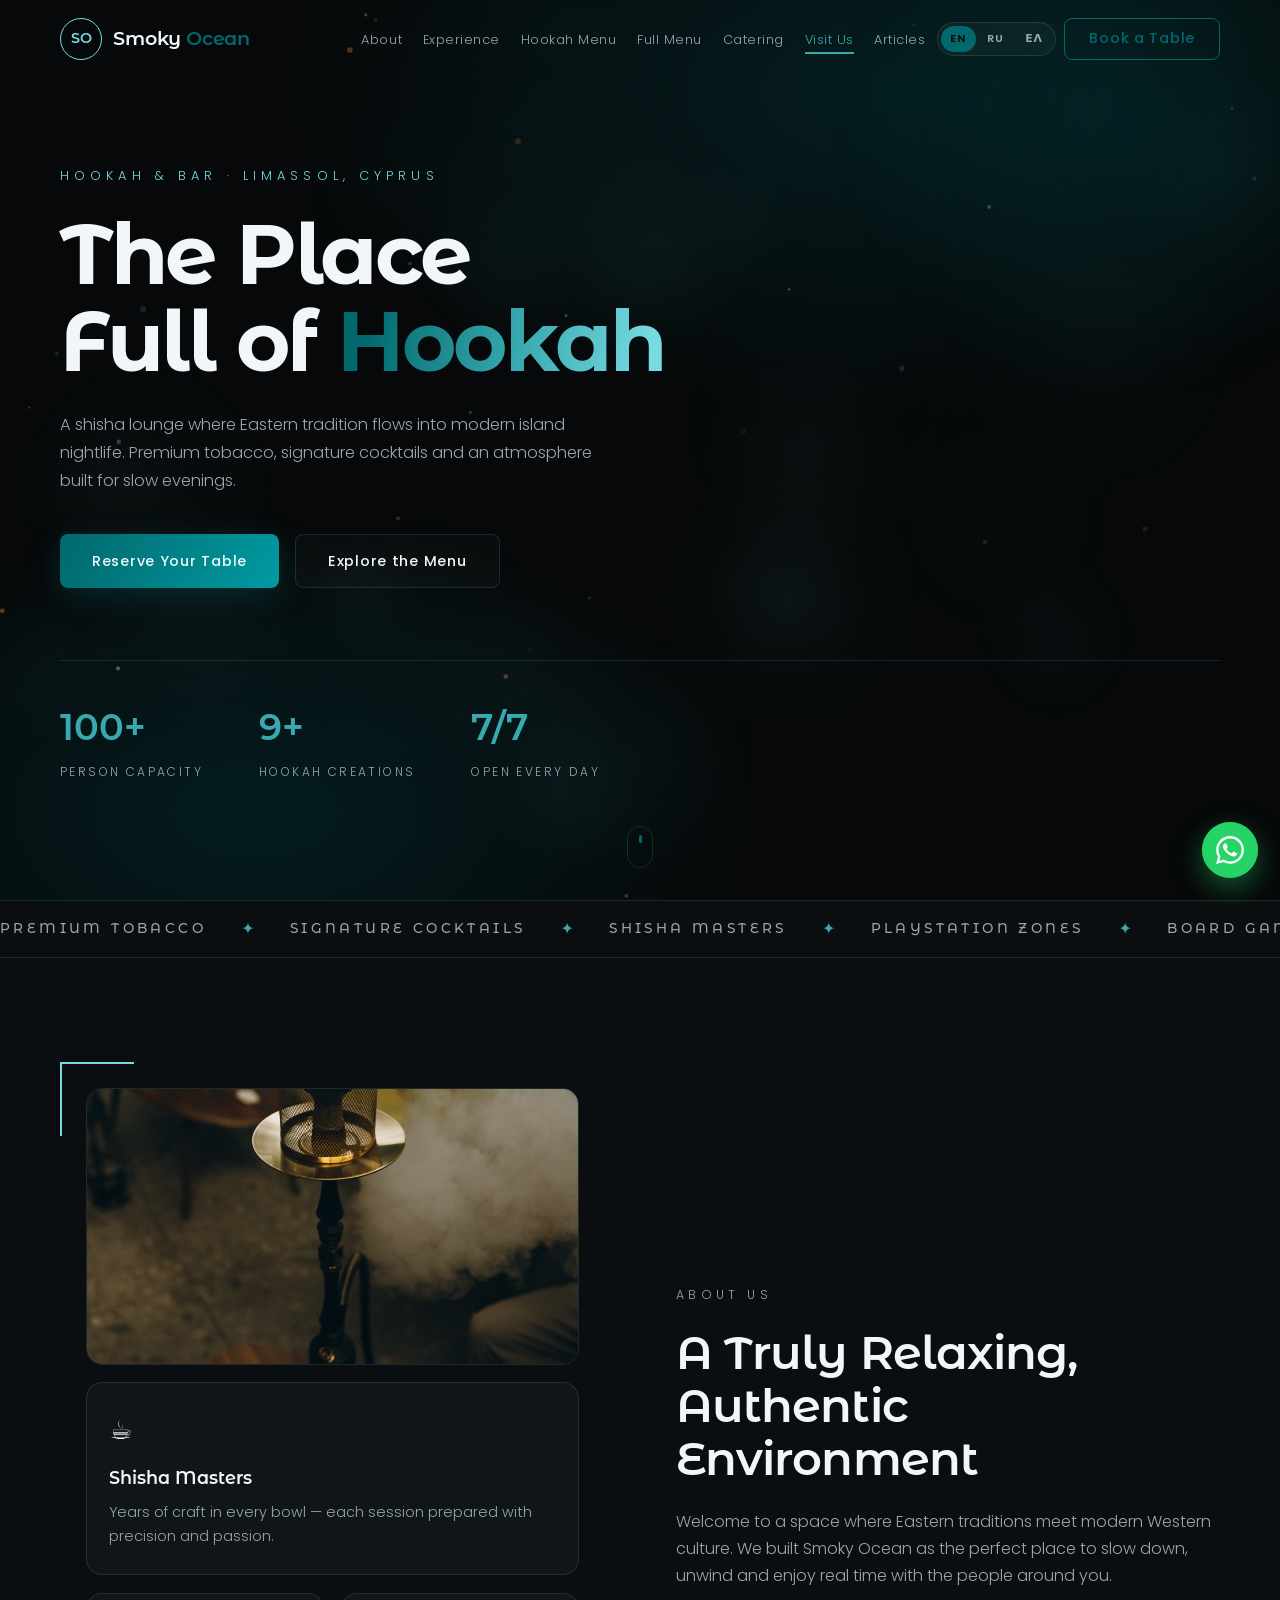
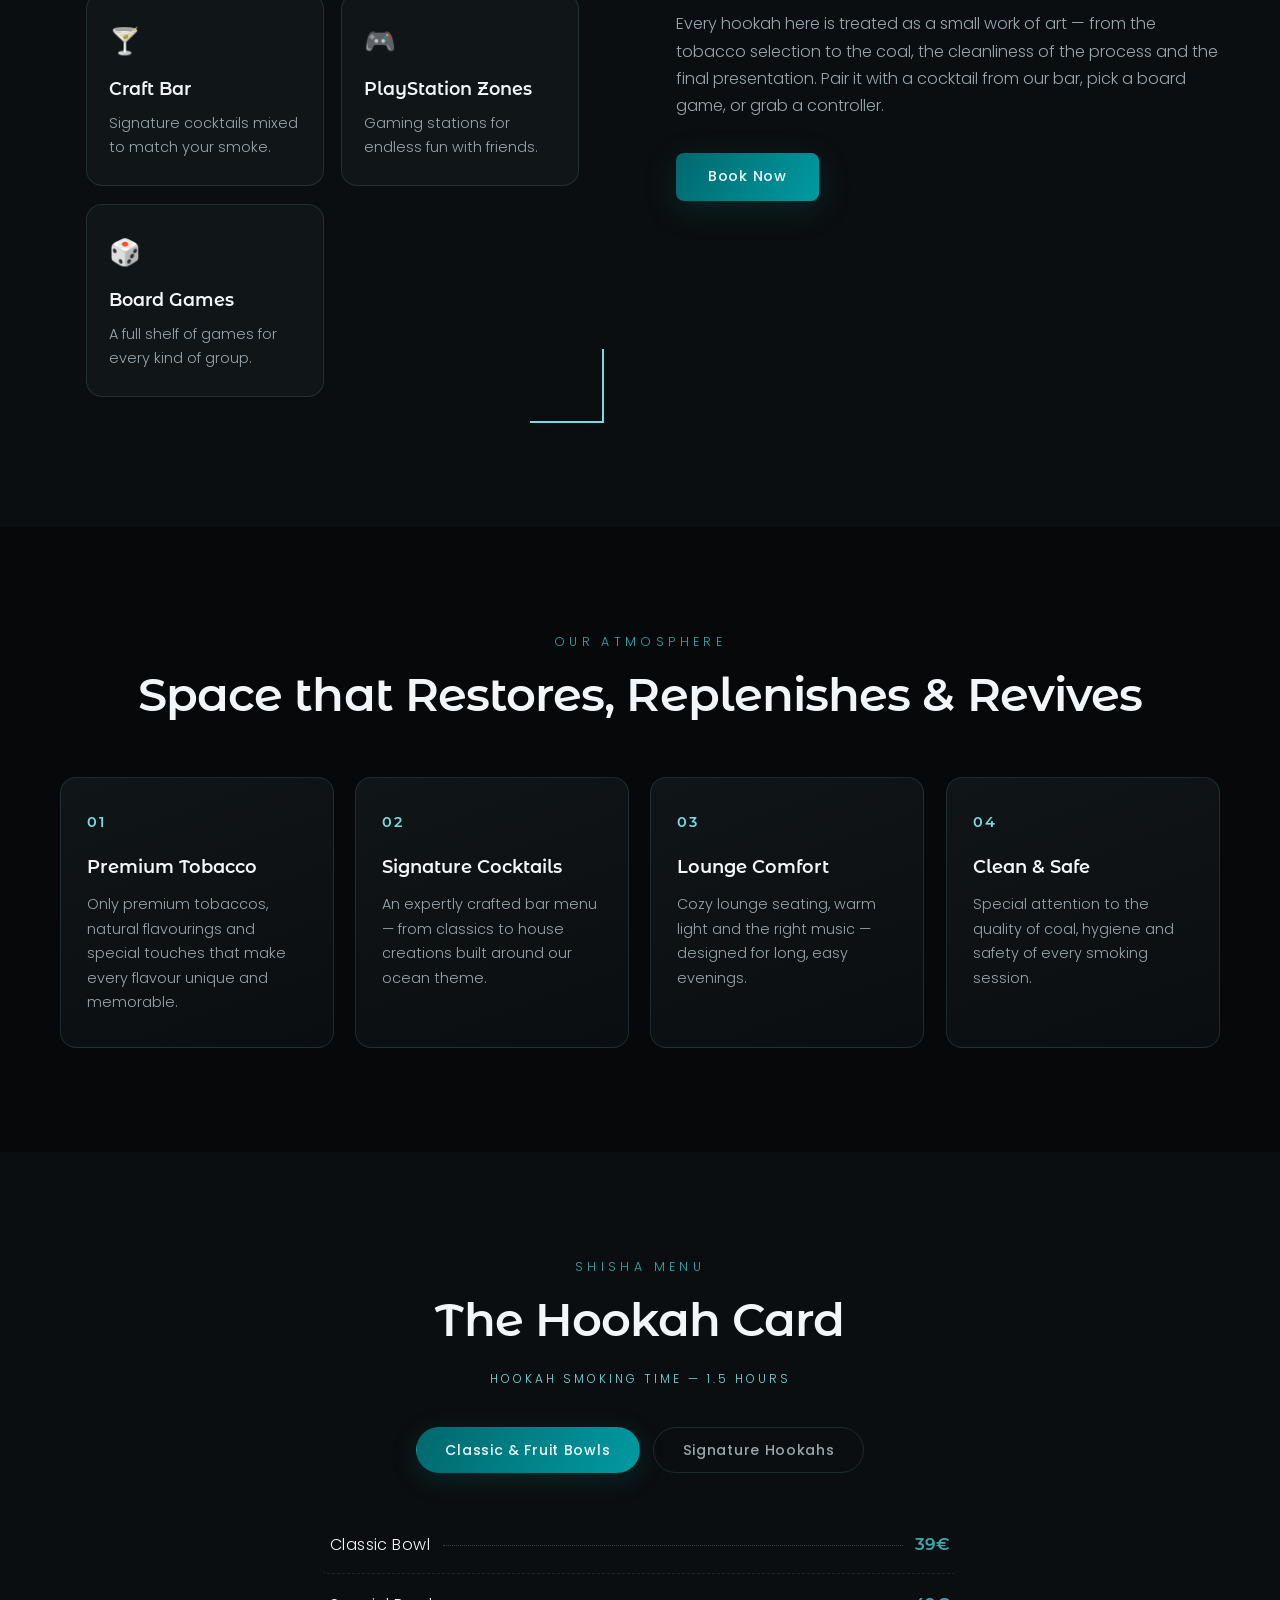
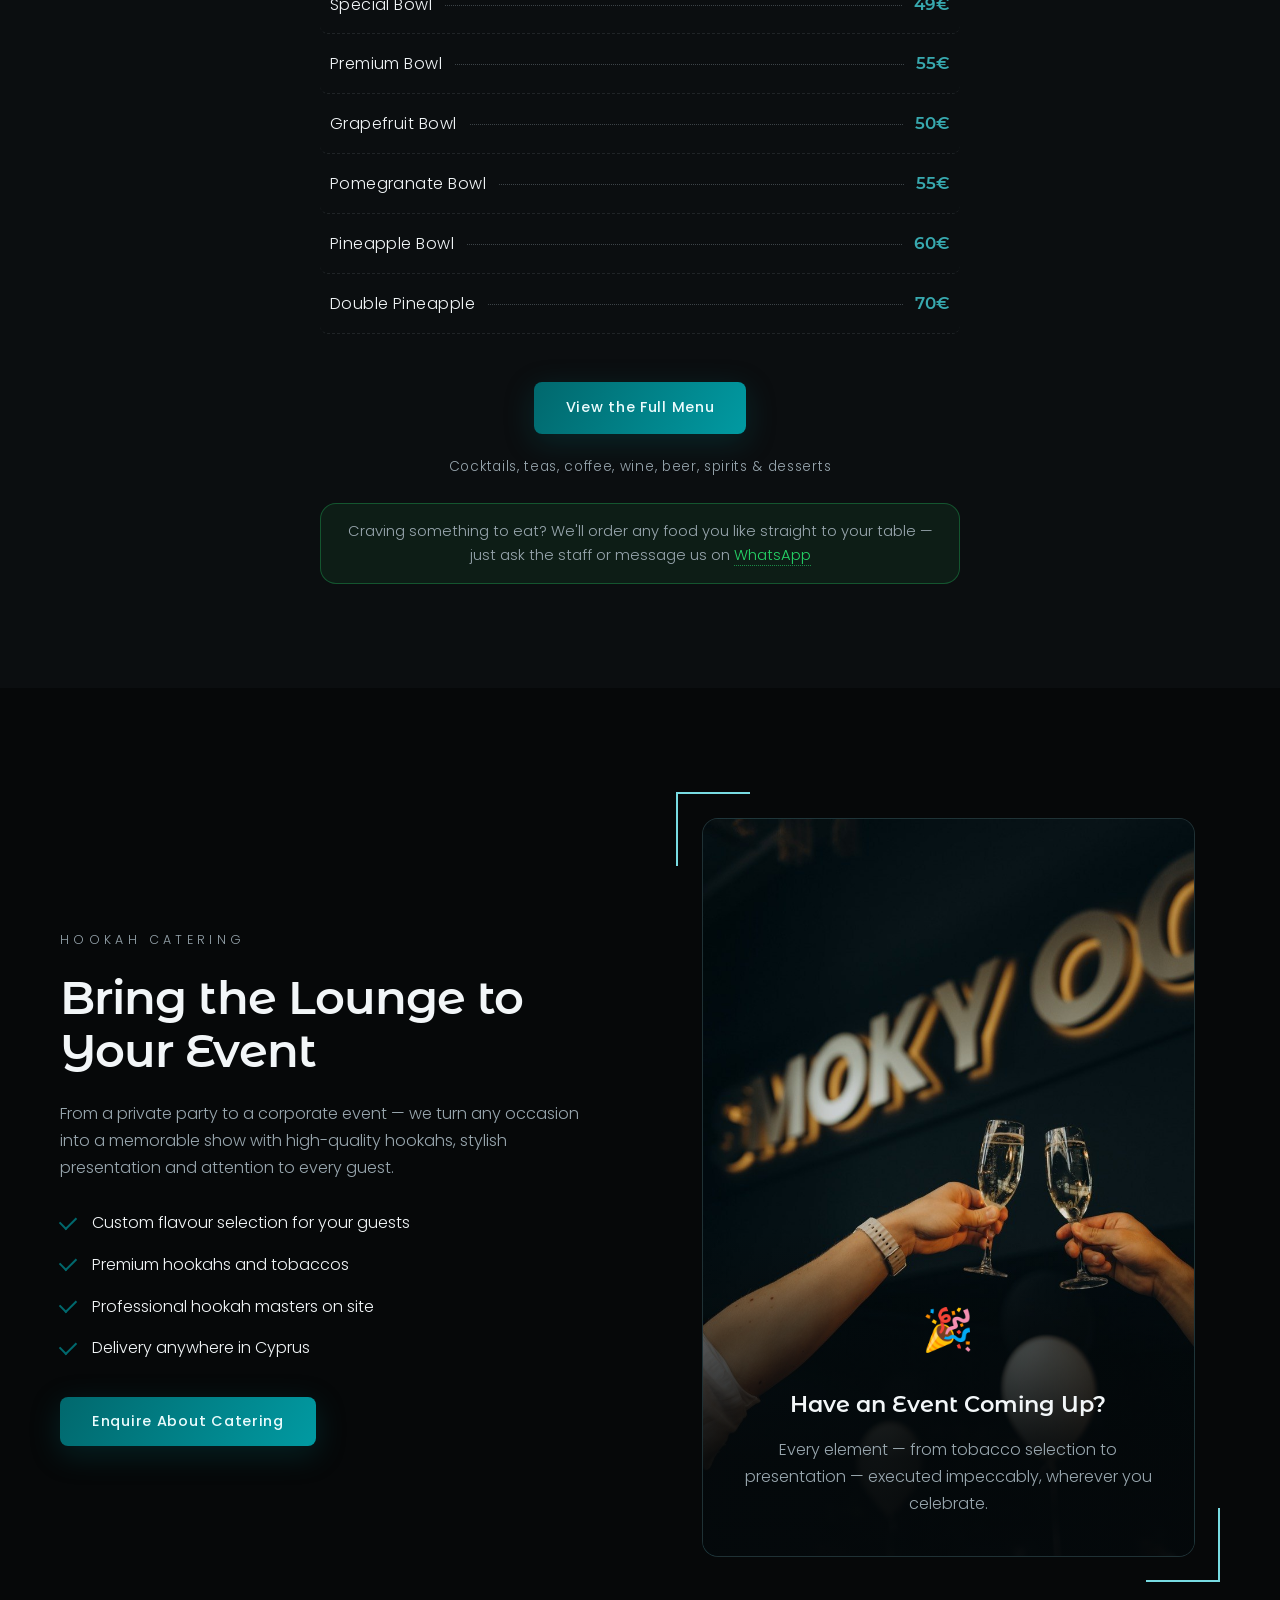
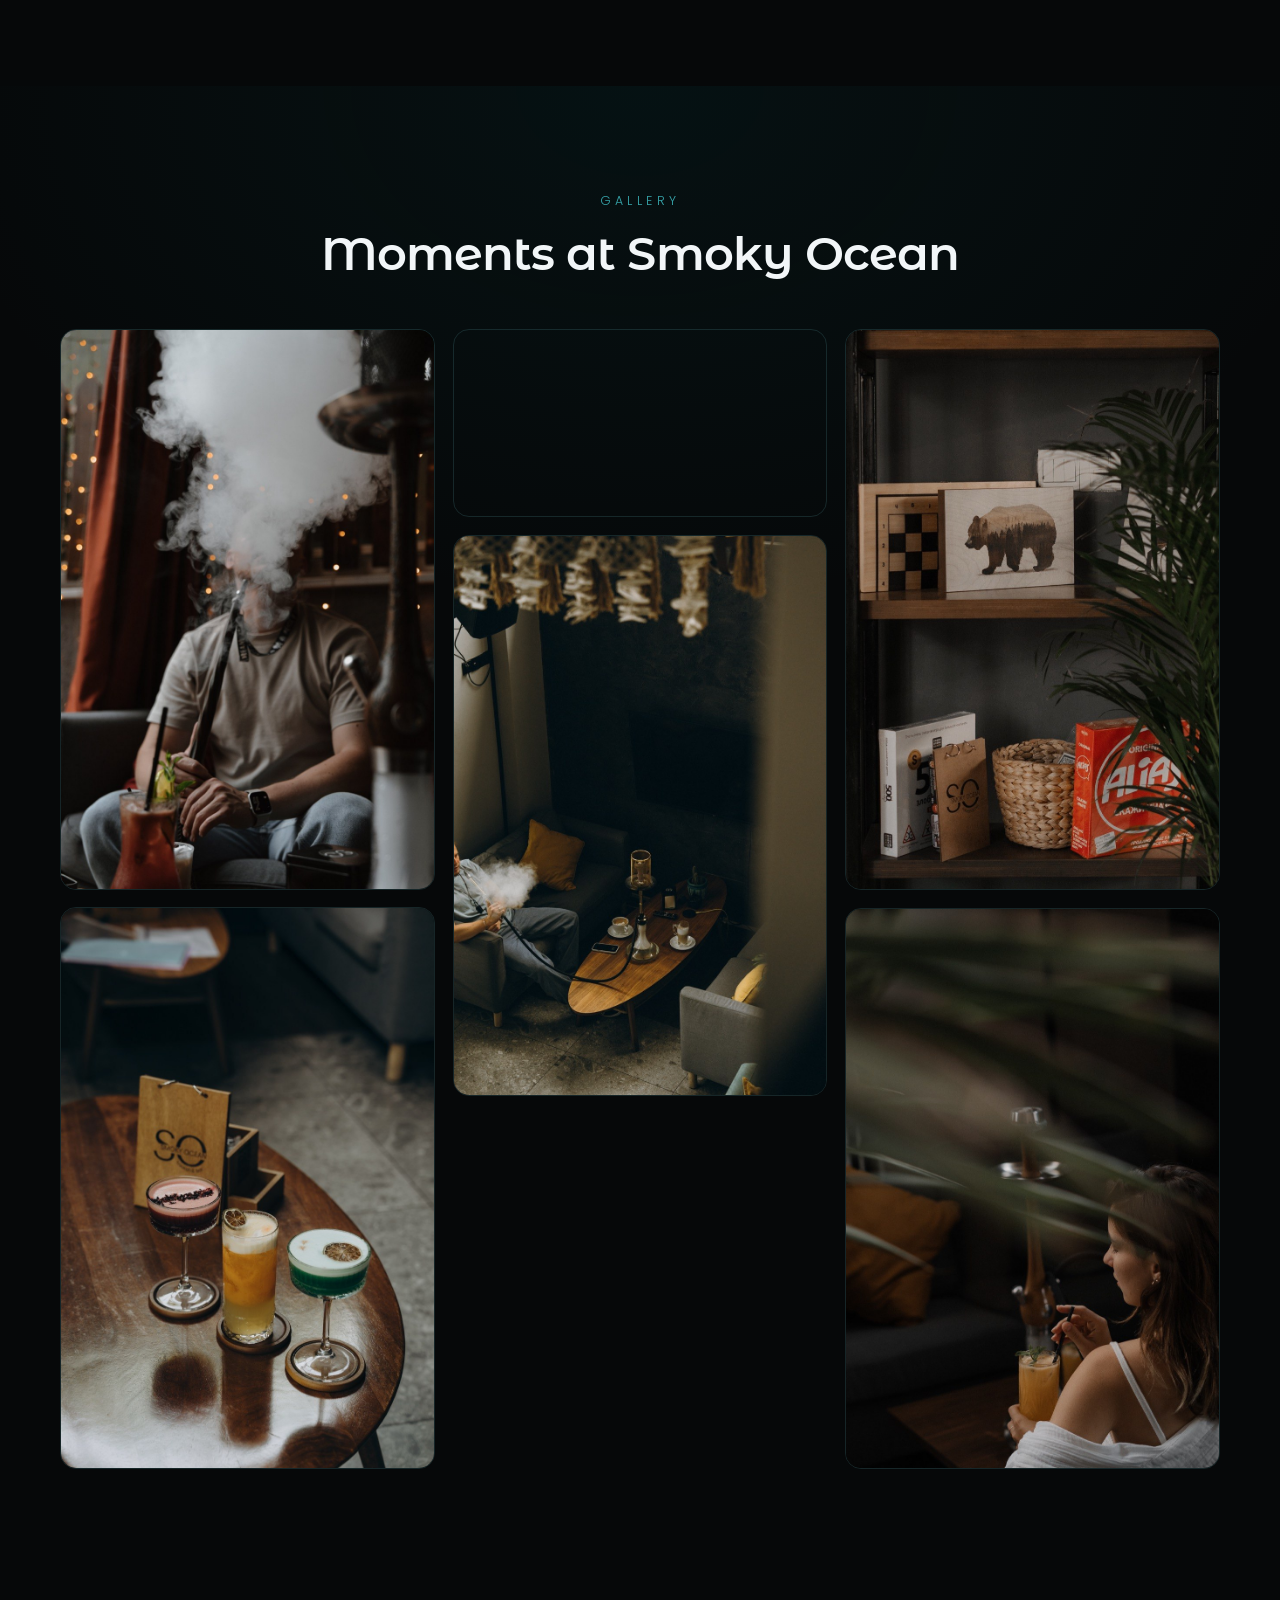
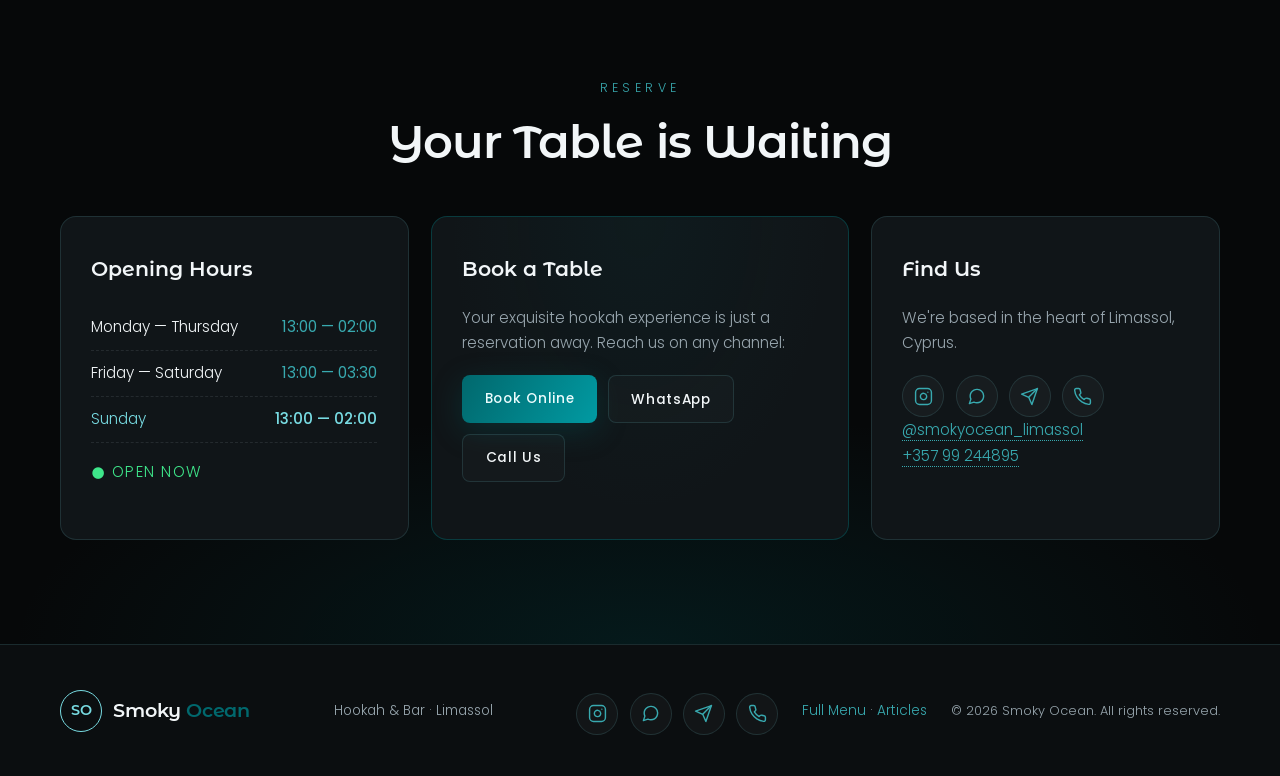
==== commit 1b451a9d: "Update menu prices and publish site content for production. Sync hookah, tea, cocktail and drinks pr" ====
--- a/index.html
+++ b/index.html
@@ -13,22 +13,25 @@
   <meta name="geo.region" content="CY-02" />
   <meta name="geo.placename" content="Limassol" />
   <meta name="theme-color" content="#060809" />
-  <link rel="canonical" href="https://smokey-ocean.vercel.app/" />
+  <link rel="canonical" href="https://www.smokyocean.cy/" />
 
   <!-- Open Graph -->
   <meta property="og:type" content="business.business" />
   <meta property="og:site_name" content="Smoky Ocean" />
   <meta property="og:title" content="Smoky Ocean — Hookah Lounge &amp; Shisha Bar in Limassol, Cyprus" />
   <meta property="og:description" content="Premium hookahs, signature cocktails and a truly relaxing atmosphere in the heart of Limassol. Open every day 13:00–02:00 (Fri–Sat until 03:30)." />
-  <meta property="og:url" content="https://smokey-ocean.vercel.app/" />
+  <meta property="og:url" content="https://www.smokyocean.cy/" />
+  <meta property="og:image" content="https://www.smokyocean.cy/img/event-toast.jpg" />
+  <meta property="og:image:alt" content="Guests toasting with champagne under the Smoky Ocean sign" />
   <meta property="og:locale" content="en_US" />
   <meta property="og:locale:alternate" content="ru_RU" />
   <meta property="og:locale:alternate" content="el_GR" />
 
   <!-- Twitter -->
-  <meta name="twitter:card" content="summary" />
+  <meta name="twitter:card" content="summary_large_image" />
   <meta name="twitter:title" content="Smoky Ocean — Hookah Lounge &amp; Shisha Bar in Limassol" />
   <meta name="twitter:description" content="Premium hookahs, signature cocktails and a truly relaxing atmosphere in the heart of Limassol, Cyprus." />
+  <meta name="twitter:image" content="https://www.smokyocean.cy/img/event-toast.jpg" />
 
   <link rel="preconnect" href="https://fonts.googleapis.com" />
   <link rel="preconnect" href="https://fonts.gstatic.com" crossorigin />
@@ -40,11 +43,17 @@
   {
     "@context": "https://schema.org",
     "@type": "BarOrPub",
-    "@id": "https://smokey-ocean.vercel.app/#business",
+    "@id": "https://www.smokyocean.cy/#business",
     "name": "Smoky Ocean",
     "alternateName": "Smoky Ocean Hookah Lounge & Bar",
     "description": "Premium hookah lounge and shisha bar in Limassol, Cyprus. Signature hookahs, craft cocktails, PlayStation zones, board games and hookah catering across Cyprus.",
-    "url": "https://smokey-ocean.vercel.app/",
+    "url": "https://www.smokyocean.cy/",
+    "image": [
+      "https://www.smokyocean.cy/img/event-toast.jpg",
+      "https://www.smokyocean.cy/img/hookah-craft.jpg",
+      "https://www.smokyocean.cy/img/signature-cocktails.jpg",
+      "https://www.smokyocean.cy/img/lounge-interior.jpg"
+    ],
     "telephone": "+35799244895",
     "priceRange": "€€",
     "servesCuisine": ["Cocktails", "Tea", "Coffee", "Desserts"],
@@ -67,7 +76,7 @@
         "closes": "03:30"
       }
     ],
-    "hasMenu": "https://smokey-ocean.vercel.app/menu.html",
+    "hasMenu": "https://www.smokyocean.cy/menu.html",
     "acceptsReservations": "True",
     "sameAs": [
       "https://instagram.com/smokyocean_limassol"
@@ -87,11 +96,11 @@
   {
     "@context": "https://schema.org",
     "@type": "WebSite",
-    "@id": "https://smokey-ocean.vercel.app/#website",
+    "@id": "https://www.smokyocean.cy/#website",
     "name": "Smoky Ocean",
-    "url": "https://smokey-ocean.vercel.app/",
+    "url": "https://www.smokyocean.cy/",
     "inLanguage": ["en", "ru", "el"],
-    "publisher": { "@id": "https://smokey-ocean.vercel.app/#business" }
+    "publisher": { "@id": "https://www.smokyocean.cy/#business" }
   }
   </script>
 </head>
@@ -111,6 +120,7 @@
         <li><a href="menu.html" data-i18n="nav.fullMenu">Full Menu</a></li>
         <li><a href="#catering" data-spy data-i18n="nav.catering">Catering</a></li>
         <li><a href="#visit" data-spy data-i18n="nav.visit">Visit Us</a></li>
+        <li><a href="blog/" data-i18n="nav.blog">Articles</a></li>
       </ul>
       <div class="lang" role="group" aria-label="Language">
         <button class="lang__btn" data-lang="en">EN</button>
@@ -179,6 +189,9 @@
       <div class="about__visual reveal">
         <div class="corner-frame">
           <div class="about__frame">
+            <div class="about__photo tilt">
+              <img src="img/hookah-craft.jpg" alt="Premium hookah with golden wind cover at Smoky Ocean lounge, Limassol" width="853" height="1280" loading="lazy" />
+            </div>
             <div class="about__card about__card--big tilt">
               <span class="about__card-icon">&#9749;</span>
               <h3 data-i18n="about.masters">Shisha Masters</h3>
@@ -262,10 +275,10 @@
         <div class="menu__panel active" data-panel="classic" role="tabpanel">
           <ul class="menu-list">
             <li class="menu-item">
-              <div class="menu-item__row"><span class="menu-item__name" data-i18n="menu.classicBowl">Classic Bowl</span><span class="menu-item__dots"></span><span class="menu-item__price">37€</span></div>
-            </li>
-            <li class="menu-item">
-              <div class="menu-item__row"><span class="menu-item__name" data-i18n="menu.specialBowl">Special Bowl</span><span class="menu-item__dots"></span><span class="menu-item__price">47€</span></div>
+              <div class="menu-item__row"><span class="menu-item__name" data-i18n="menu.classicBowl">Classic Bowl</span><span class="menu-item__dots"></span><span class="menu-item__price">39€</span></div>
+            </li>
+            <li class="menu-item">
+              <div class="menu-item__row"><span class="menu-item__name" data-i18n="menu.specialBowl">Special Bowl</span><span class="menu-item__dots"></span><span class="menu-item__price">49€</span></div>
             </li>
             <li class="menu-item">
               <div class="menu-item__row"><span class="menu-item__name" data-i18n="menu.premiumBowl">Premium Bowl</span><span class="menu-item__dots"></span><span class="menu-item__price">55€</span></div>
@@ -331,6 +344,11 @@
         <a href="menu.html" class="btn btn--primary" data-i18n="menu.cta">View the Full Menu</a>
         <p data-i18n="menu.ctaSub">Cocktails, teas, coffee, wine, beer, spirits &amp; desserts</p>
       </div>
+
+      <p class="food-note reveal">
+        <span data-i18n="food.note">Craving something to eat? We'll order any food you like straight to your table — just ask the staff or message us on</span>
+        <a href="https://wa.me/35799244895" target="_blank" rel="noopener">WhatsApp</a>
+      </p>
     </div>
   </section>
 
@@ -349,16 +367,47 @@
           <li data-i18n="cat.li3">Professional hookah masters on site</li>
           <li data-i18n="cat.li4">Delivery anywhere in Cyprus</li>
         </ul>
-        <button class="btn btn--primary reveal" data-open-booking data-i18n="cat.cta">Enquire About Catering</button>
+        <button class="btn btn--primary reveal" data-open-catering data-i18n="cat.cta">Enquire About Catering</button>
       </div>
       <div class="catering__visual reveal">
         <div class="corner-frame">
-          <div class="catering__panel tilt">
-            <span class="catering__icon" aria-hidden="true">&#127881;</span>
-            <h3 data-i18n="cat.panelTitle">Have an Event Coming Up?</h3>
-            <p data-i18n="cat.panelText">Every element — from tobacco selection to presentation — executed impeccably, wherever you celebrate.</p>
-          </div>
-        </div>
+          <div class="catering__panel catering__panel--photo tilt">
+            <img class="catering__photo" src="img/event-toast.jpg" alt="Guests toasting with champagne under the Smoky Ocean sign at a private event" width="853" height="1280" loading="lazy" />
+            <div class="catering__panel-overlay">
+              <span class="catering__icon" aria-hidden="true">&#127881;</span>
+              <h3 data-i18n="cat.panelTitle">Have an Event Coming Up?</h3>
+              <p data-i18n="cat.panelText">Every element — from tobacco selection to presentation — executed impeccably, wherever you celebrate.</p>
+            </div>
+          </div>
+        </div>
+      </div>
+    </div>
+  </section>
+
+  <!-- ===== Gallery ===== -->
+  <section class="section gallery" id="gallery">
+    <div class="container">
+      <p class="section-eyebrow center reveal" data-i18n="gal.eyebrow">Gallery</p>
+      <h2 class="section-title center reveal" data-i18n="gal.title">Moments at Smoky Ocean</h2>
+      <div class="gallery__grid reveal">
+        <figure class="gallery__item">
+          <img src="img/lounge-smoke.jpg" alt="Guest exhaling a thick cloud of hookah smoke in the Smoky Ocean lounge" width="854" height="1280" loading="lazy" />
+        </figure>
+        <figure class="gallery__item">
+          <img src="img/signature-cocktails.jpg" alt="Three signature cocktails next to the Smoky Ocean menu" width="853" height="1280" loading="lazy" />
+        </figure>
+        <figure class="gallery__item">
+          <video src="img/lounge-vibes.mp4" autoplay muted loop playsinline aria-label="Smoky Ocean lounge atmosphere video"></video>
+        </figure>
+        <figure class="gallery__item">
+          <img src="img/lounge-interior.jpg" alt="Cozy lounge seating with hookah and coffee at Smoky Ocean, Limassol" width="853" height="1280" loading="lazy" />
+        </figure>
+        <figure class="gallery__item">
+          <img src="img/board-games.jpg" alt="Shelf of board games at Smoky Ocean hookah lounge" width="853" height="1280" loading="lazy" />
+        </figure>
+        <figure class="gallery__item">
+          <img src="img/guest-cocktail.jpg" alt="Guest enjoying a cocktail next to a hookah at Smoky Ocean" width="853" height="1280" loading="lazy" />
+        </figure>
       </div>
     </div>
   </section>
@@ -435,6 +484,7 @@
           <svg viewBox="0 0 24 24" fill="none" stroke="currentColor" stroke-width="1.8" stroke-linecap="round" stroke-linejoin="round"><path d="M22 16.92v3a2 2 0 0 1-2.18 2 19.79 19.79 0 0 1-8.63-3.07 19.5 19.5 0 0 1-6-6 19.79 19.79 0 0 1-3.07-8.67A2 2 0 0 1 4.11 2h3a2 2 0 0 1 2 1.72 12.84 12.84 0 0 0 .7 2.81 2 2 0 0 1-.45 2.11L8.09 9.91a16 16 0 0 0 6 6l1.27-1.27a2 2 0 0 1 2.11-.45 12.84 12.84 0 0 0 2.81.7A2 2 0 0 1 22 16.92z"/></svg>
         </a>
       </div>
+      <p class="footer__links"><a href="menu.html" data-i18n="nav.fullMenu">Full Menu</a> · <a href="blog/" data-i18n="nav.blog">Articles</a></p>
       <p class="footer__copy" data-i18n="footer.copy">© 2026 Smoky Ocean. All rights reserved.</p>
     </div>
   </footer>
@@ -474,6 +524,63 @@
     </div>
   </div>
 
+  <!-- ===== Catering enquiry modal ===== -->
+  <div class="modal" id="cateringModal" aria-hidden="true">
+    <div class="modal__backdrop" data-close-catering></div>
+    <div class="modal__dialog" role="dialog" aria-modal="true" aria-labelledby="cateringTitle">
+      <button class="modal__close" data-close-catering aria-label="Close">&times;</button>
+      <h3 id="cateringTitle" data-i18n="catform.title">Hookah Catering Enquiry</h3>
+      <p class="modal__hint" data-i18n="catform.hint">Tell us about your event — we'll open WhatsApp with your enquiry ready to send and reply with a quote the same day.</p>
+      <form id="cateringForm" class="booking-form">
+        <div class="booking-form__row">
+          <label><span data-i18n="modal.name">Name</span>
+            <input type="text" name="name" required placeholder="Your name" data-i18n-ph="modal.namePh" />
+          </label>
+          <label><span data-i18n="catform.eventType">Event type</span>
+            <select name="type">
+              <option value="Birthday" data-i18n="catform.typeBirthday">Birthday</option>
+              <option value="Wedding" data-i18n="catform.typeWedding">Wedding</option>
+              <option value="Villa / pool party" data-i18n="catform.typeVilla">Villa / pool party</option>
+              <option value="Corporate event" data-i18n="catform.typeCorporate">Corporate event</option>
+              <option value="Yacht / boat party" data-i18n="catform.typeYacht">Yacht / boat party</option>
+              <option value="Other" data-i18n="catform.typeOther">Other</option>
+            </select>
+          </label>
+        </div>
+        <div class="booking-form__row">
+          <label><span data-i18n="modal.date">Date</span>
+            <input type="date" name="date" required />
+          </label>
+          <label><span data-i18n="catform.guests">Guests</span>
+            <select name="guests">
+              <option>10–20</option><option>20–40</option><option>40–70</option><option>70+</option>
+            </select>
+          </label>
+        </div>
+        <div class="booking-form__row">
+          <label><span data-i18n="catform.location">Location</span>
+            <input type="text" name="location" required placeholder="Limassol, villa / venue name…" data-i18n-ph="catform.locationPh" />
+          </label>
+          <label><span data-i18n="catform.hookahs">Hookahs</span>
+            <select name="hookahs">
+              <option value="Not sure" data-i18n="catform.notSure">Not sure — advise me</option>
+              <option>1</option><option>2</option><option>3</option><option>4</option><option>5+</option>
+            </select>
+          </label>
+        </div>
+        <label><span data-i18n="catform.note">Anything else? (optional)</span>
+          <input type="text" name="note" placeholder="Flavour wishes, timing, budget…" data-i18n-ph="catform.notePh" />
+        </label>
+        <button type="submit" class="btn btn--primary booking-form__submit" data-i18n="modal.submit">Send via WhatsApp</button>
+      </form>
+    </div>
+  </div>
+
+  <!-- ===== Sticky WhatsApp ===== -->
+  <a class="wa-float" href="https://wa.me/35799244895?text=Hello%20Smoky%20Ocean!" target="_blank" rel="noopener" aria-label="Chat with us on WhatsApp">
+    <svg viewBox="0 0 24 24" fill="currentColor"><path d="M17.47 14.38c-.3-.15-1.76-.87-2.03-.97-.27-.1-.47-.15-.67.15-.2.3-.77.96-.94 1.16-.17.2-.35.22-.64.07-.3-.15-1.26-.46-2.39-1.47-.88-.79-1.48-1.76-1.65-2.06-.17-.3-.02-.46.13-.61.13-.13.3-.35.44-.52.15-.17.2-.3.3-.5.1-.2.05-.37-.02-.52-.08-.15-.67-1.62-.92-2.22-.24-.58-.49-.5-.67-.51h-.57c-.2 0-.52.07-.79.37-.27.3-1.04 1.02-1.04 2.48 0 1.47 1.07 2.88 1.22 3.08.15.2 2.1 3.2 5.08 4.49.71.31 1.26.49 1.7.63.71.23 1.36.2 1.87.12.57-.09 1.76-.72 2-1.42.25-.7.25-1.29.18-1.42-.08-.12-.28-.2-.57-.34zM12.05 21.79h-.01a9.87 9.87 0 0 1-5.03-1.38l-.36-.21-3.74.98 1-3.65-.24-.37a9.83 9.83 0 0 1-1.51-5.25c0-5.44 4.43-9.87 9.89-9.87a9.8 9.8 0 0 1 6.98 2.9 9.8 9.8 0 0 1 2.9 6.98c0 5.45-4.44 9.87-9.88 9.87zm8.4-18.27A11.8 11.8 0 0 0 12.05 0C5.5 0 .16 5.34.16 11.9c0 2.1.55 4.15 1.59 5.95L.06 24l6.3-1.65a11.87 11.87 0 0 0 5.68 1.45h.01c6.55 0 11.89-5.34 11.89-11.9 0-3.18-1.24-6.16-3.49-8.4z"/></svg>
+  </a>
+
   <!-- ===== Back to top ===== -->
   <button class="to-top" id="toTop" aria-label="Back to top">&#8593;</button>
 
--- a/css/styles.css
+++ b/css/styles.css
@@ -1,7 +1,7 @@
 /* =====================================================
    Smoky Ocean — Hookah Lounge & Bar
    Theme matched to smokyocean.cy:
-   near-black backgrounds, electric cyan #15bbff,
+   near-black backgrounds, deep teal #01686D,
    teal #78dbe2 corner frames, Montserrat Alternates + Poppins
    ===================================================== */
 
@@ -10,8 +10,13 @@
   --bg-panel: #0b0e10;
   --bg-card: #101518;
   --line: rgba(120, 219, 226, 0.14);
-  --cyan: #15bbff;
-  --cyan-soft: #5fd3ff;
+  --cyan: #01686D;
+  /* channels of --cyan, for rgba() tints */
+  --cyan-rgb: 1, 104, 109;
+  /* lighter tint of --cyan: readable as small text on the near-black bg */
+  --cyan-soft: #38a9af;
+  /* text placed on top of a --cyan fill */
+  --cyan-ink: #eafbfc;
   --teal: #78dbe2;
   --ember: #ff6b3d;
   --text: #f2f6f8;
@@ -50,7 +55,7 @@
   font-size: 0.78rem;
   letter-spacing: 0.35em;
   text-transform: uppercase;
-  color: var(--cyan);
+  color: var(--cyan-soft);
   margin-bottom: 1rem;
 }
 
@@ -101,11 +106,11 @@
 .btn:hover::after { left: 130%; }
 
 .btn--primary {
-  background: linear-gradient(120deg, var(--cyan), #0b8fd6);
-  color: #03222f;
-  box-shadow: 0 8px 30px rgba(21, 187, 255, 0.28);
-}
-.btn--primary:hover { transform: translateY(-2px); box-shadow: 0 12px 40px rgba(21, 187, 255, 0.45); }
+  background: linear-gradient(120deg, var(--cyan), #019aa2);
+  color: var(--cyan-ink);
+  box-shadow: 0 8px 30px rgba(var(--cyan-rgb), 0.28);
+}
+.btn--primary:hover { transform: translateY(-2px); box-shadow: 0 12px 40px rgba(var(--cyan-rgb), 0.45); }
 
 .btn--ghost {
   border: 1px solid var(--line);
@@ -120,7 +125,7 @@
   background: transparent;
   padding: 0.6rem 1.5rem;
 }
-.btn--outline:hover { background: var(--cyan); color: #03222f; }
+.btn--outline:hover { background: var(--cyan); color: var(--cyan-ink); }
 
 /* ---------- Header / Nav ---------- */
 .site-header {
@@ -138,7 +143,7 @@
   box-shadow: 0 1px 0 var(--line);
 }
 
-.nav { display: flex; align-items: center; gap: 2rem; }
+.nav { display: flex; align-items: center; gap: 1.2rem; }
 
 .nav__brand { display: flex; align-items: center; gap: 0.7rem; margin-right: auto; }
 
@@ -163,10 +168,11 @@
 }
 .nav__brand-name em { font-style: normal; color: var(--cyan); }
 
-.nav__links { display: flex; gap: 2rem; }
+.nav__links { display: flex; gap: 1.3rem; }
 
 .nav__links a {
-  font-size: 0.88rem;
+  font-size: 0.8rem;
+  white-space: nowrap;
   letter-spacing: 0.04em;
   color: var(--text-dim);
   transition: color 0.2s ease;
@@ -177,13 +183,13 @@
   position: absolute;
   left: 0; bottom: -6px;
   width: 0; height: 2px;
-  background: var(--cyan);
+  background: var(--cyan-soft);
   transition: width 0.25s ease;
 }
 .nav__links a:hover { color: var(--text); }
 .nav__links a:hover::after,
 .nav__links a.active::after { width: 100%; }
-.nav__links a.active { color: var(--cyan); }
+.nav__links a.active { color: var(--cyan-soft); }
 
 .nav__toggle { display: none; background: none; border: 0; flex-direction: column; gap: 5px; padding: 6px; cursor: pointer; }
 .nav__toggle span { width: 24px; height: 2px; background: var(--text); transition: 0.3s; }
@@ -195,8 +201,8 @@
   display: flex;
   align-items: center;
   background:
-    radial-gradient(ellipse 80% 60% at 70% 10%, rgba(21, 120, 170, 0.22), transparent 60%),
-    radial-gradient(ellipse 60% 50% at 20% 90%, rgba(15, 70, 100, 0.3), transparent 65%),
+    radial-gradient(ellipse 80% 60% at 70% 10%, rgba(var(--cyan-rgb), 0.22), transparent 60%),
+    radial-gradient(ellipse 60% 50% at 20% 90%, rgba(1, 62, 66, 0.38), transparent 65%),
     var(--bg-deep);
   overflow: hidden;
 }
@@ -213,7 +219,7 @@
   position: absolute;
   width: 560px; height: 560px;
   border-radius: 50%;
-  background: radial-gradient(circle, rgba(21, 187, 255, 0.14), transparent 70%);
+  background: radial-gradient(circle, rgba(var(--cyan-rgb), 0.14), transparent 70%);
   top: -160px; right: -120px;
   filter: blur(20px);
   pointer-events: none;
@@ -266,7 +272,7 @@
   font-family: var(--font-display);
   font-weight: 600;
   font-size: 2.3rem;
-  color: var(--cyan);
+  color: var(--cyan-soft);
 }
 
 .stat__label {
@@ -328,7 +334,7 @@
   color: var(--text-dim);
   white-space: nowrap;
 }
-.marquee__track i { color: var(--cyan); font-style: normal; }
+.marquee__track i { color: var(--cyan-soft); font-style: normal; }
 
 @keyframes marquee {
   from { transform: translateX(0); }
@@ -384,8 +390,25 @@
   border-radius: var(--radius);
   padding: 1.6rem 1.4rem;
 }
-.about__card:hover { border-color: rgba(21, 187, 255, 0.45); box-shadow: 0 14px 40px rgba(21, 187, 255, 0.08); }
+.about__card:hover { border-color: rgba(var(--cyan-rgb), 0.45); box-shadow: 0 14px 40px rgba(var(--cyan-rgb), 0.08); }
 .about__card--big { grid-column: 1 / -1; }
+
+.about__photo {
+  grid-column: 1 / -1;
+  border-radius: var(--radius);
+  overflow: hidden;
+  border: 1px solid var(--line);
+  aspect-ratio: 16 / 9;
+}
+.about__photo img {
+  width: 100%;
+  height: 100%;
+  object-fit: cover;
+  object-position: 50% 62%;
+  display: block;
+  transition: transform 0.6s ease;
+}
+.about__photo:hover img { transform: scale(1.05); }
 
 .about__card-icon { font-size: 1.6rem; display: block; margin-bottom: 0.7rem; }
 
@@ -467,10 +490,10 @@
 }
 .menu__tab:hover { border-color: var(--cyan); color: var(--text); }
 .menu__tab.active {
-  background: linear-gradient(120deg, var(--cyan), #0b8fd6);
+  background: linear-gradient(120deg, var(--cyan), #019aa2);
   border-color: transparent;
-  color: #03222f;
-  box-shadow: 0 6px 24px rgba(21, 187, 255, 0.3);
+  color: var(--cyan-ink);
+  box-shadow: 0 6px 24px rgba(var(--cyan-rgb), 0.3);
 }
 
 .menu__panels { max-width: 640px; margin-inline: auto; position: relative; }
@@ -492,7 +515,7 @@
   border-radius: 8px;
   transition: background 0.25s ease, padding-left 0.25s ease;
 }
-.menu-item:hover { background: rgba(21, 187, 255, 0.05); padding-left: 1.1rem; }
+.menu-item:hover { background: rgba(var(--cyan-rgb), 0.05); padding-left: 1.1rem; }
 
 .menu-item__row { display: flex; align-items: baseline; gap: 0.8rem; }
 
@@ -508,7 +531,7 @@
   font-family: var(--font-display);
   font-weight: 600;
   font-size: 1.05rem;
-  color: var(--cyan);
+  color: var(--cyan-soft);
 }
 
 .signature-card {
@@ -519,12 +542,12 @@
   padding: 1.8rem 1.7rem;
   margin-bottom: 1.3rem;
 }
-.signature-card:hover { border-color: rgba(21, 187, 255, 0.45); }
+.signature-card:hover { border-color: rgba(var(--cyan-rgb), 0.45); }
 
 .signature-card--featured {
   border-color: rgba(120, 219, 226, 0.5);
   background:
-    radial-gradient(ellipse at top right, rgba(21, 187, 255, 0.09), transparent 60%),
+    radial-gradient(ellipse at top right, rgba(var(--cyan-rgb), 0.09), transparent 60%),
     var(--bg-card);
 }
 
@@ -533,7 +556,7 @@
   top: -12px;
   right: 1.4rem;
   background: var(--cyan);
-  color: #03222f;
+  color: var(--cyan-ink);
   font-size: 0.68rem;
   font-weight: 600;
   letter-spacing: 0.15em;
@@ -603,7 +626,7 @@
 
 .catering__panel {
   background:
-    radial-gradient(ellipse at bottom left, rgba(21, 187, 255, 0.08), transparent 60%),
+    radial-gradient(ellipse at bottom left, rgba(var(--cyan-rgb), 0.08), transparent 60%),
     var(--bg-card);
   border: 1px solid var(--line);
   border-radius: var(--radius);
@@ -622,10 +645,67 @@
 
 .catering__panel p { color: var(--text-dim); }
 
+.catering__panel--photo {
+  position: relative;
+  padding: 0;
+  overflow: hidden;
+}
+.catering__photo {
+  width: 100%;
+  height: 100%;
+  min-height: 420px;
+  object-fit: cover;
+  display: block;
+}
+.catering__panel-overlay {
+  position: absolute;
+  inset: auto 0 0 0;
+  padding: 4rem 2.5rem 2.4rem;
+  text-align: center;
+  background: linear-gradient(to top, rgba(4, 8, 10, 0.92) 30%, rgba(4, 8, 10, 0.55) 70%, transparent);
+}
+.catering__panel--photo p { color: var(--text-dim); }
+
+/* ---------- Gallery ---------- */
+.gallery {
+  background:
+    radial-gradient(ellipse 80% 50% at 50% 0%, rgba(var(--cyan-rgb), 0.1), transparent 70%),
+    var(--bg-deep);
+}
+.gallery__grid {
+  margin-top: 3rem;
+  columns: 3;
+  column-gap: 1.1rem;
+}
+.gallery__item {
+  break-inside: avoid;
+  margin: 0 0 1.1rem;
+  border-radius: var(--radius);
+  overflow: hidden;
+  border: 1px solid var(--line);
+  position: relative;
+}
+.gallery__item img,
+.gallery__item video {
+  width: 100%;
+  height: auto;
+  display: block;
+  transition: transform 0.6s ease;
+}
+.gallery__item:hover img,
+.gallery__item:hover video { transform: scale(1.04); }
+@media (max-width: 900px) {
+  .gallery__grid { columns: 2; }
+}
+@media (max-width: 520px) {
+  .gallery__grid { columns: 2; column-gap: 0.7rem; }
+  .gallery__item { margin-bottom: 0.7rem; }
+}
+
 /* ---------- Visit ---------- */
 .visit {
   background:
-    radial-gradient(ellipse 70% 50% at 50% 100%, rgba(21, 120, 170, 0.18), transparent 70%),
+    radial-gradient(ellipse 70% 50% at 50% 100%, rgba(var(--cyan-rgb), 0.18), transparent 70%),
     var(--bg-deep);
 }
 
@@ -643,12 +723,12 @@
   border-radius: var(--radius);
   padding: 2.2rem 1.9rem;
 }
-.visit__card:hover { border-color: rgba(21, 187, 255, 0.35); }
+.visit__card:hover { border-color: rgba(var(--cyan-rgb), 0.35); }
 
 .visit__card--accent {
-  border-color: rgba(21, 187, 255, 0.45);
+  border-color: rgba(var(--cyan-rgb), 0.45);
   background:
-    radial-gradient(ellipse at top, rgba(21, 187, 255, 0.07), transparent 65%),
+    radial-gradient(ellipse at top, rgba(var(--cyan-rgb), 0.07), transparent 65%),
     var(--bg-card);
 }
 
@@ -669,7 +749,7 @@
   font-size: 0.95rem;
   transition: color 0.2s ease;
 }
-.hours-list li span:last-child { color: var(--cyan); font-weight: 400; }
+.hours-list li span:last-child { color: var(--cyan-soft); font-weight: 400; }
 .hours-list li.today { color: var(--teal); }
 .hours-list li.today span:last-child { color: var(--teal); font-weight: 500; }
 
@@ -686,11 +766,11 @@
 .visit__actions .btn { padding: 0.7rem 1.4rem; font-size: 0.85rem; }
 
 .visit__social a {
-  color: var(--cyan);
-  border-bottom: 1px dotted var(--cyan);
+  color: var(--cyan-soft);
+  border-bottom: 1px dotted var(--cyan-soft);
   transition: color 0.2s;
 }
-.visit__social a:hover { color: var(--cyan-soft); }
+.visit__social a:hover { color: var(--teal); }
 
 /* ---------- Footer ---------- */
 .footer {
@@ -708,6 +788,9 @@
 
 .footer__tag { color: var(--text-dim); font-size: 0.85rem; margin-right: auto; }
 .footer__copy { color: var(--text-dim); font-size: 0.8rem; }
+.footer__links { font-size: 0.85rem; color: var(--text-dim); }
+.footer__links a { color: var(--cyan-soft); transition: color 0.2s; }
+.footer__links a:hover { color: var(--cyan-soft); }
 
 /* ---------- Booking modal ---------- */
 .modal {
@@ -773,7 +856,7 @@
   cursor: pointer;
   transition: color 0.2s ease, transform 0.2s ease;
 }
-.modal__close:hover { color: var(--cyan); transform: rotate(90deg); }
+.modal__close:hover { color: var(--cyan-soft); transform: rotate(90deg); }
 
 .booking-form { display: flex; flex-direction: column; gap: 1.1rem; }
 
@@ -809,22 +892,78 @@
 .booking-form input:focus,
 .booking-form select:focus {
   border-color: var(--cyan);
-  box-shadow: 0 0 0 3px rgba(21, 187, 255, 0.15);
+  box-shadow: 0 0 0 3px rgba(var(--cyan-rgb), 0.15);
 }
 
 .booking-form__submit { margin-top: 0.4rem; }
+
+/* ---------- Sticky WhatsApp button ---------- */
+.wa-float {
+  position: fixed;
+  right: 1.4rem;
+  bottom: 1.4rem;
+  z-index: 150;
+  display: flex;
+  align-items: center;
+  justify-content: center;
+  width: 56px;
+  height: 56px;
+  border-radius: 50%;
+  background: #25d366;
+  color: #fff;
+  box-shadow: 0 10px 28px rgba(37, 211, 102, 0.4);
+  transition: transform 0.25s ease, box-shadow 0.25s ease;
+}
+.wa-float svg { width: 28px; height: 28px; }
+.wa-float:hover {
+  transform: translateY(-3px) scale(1.05);
+  box-shadow: 0 14px 34px rgba(37, 211, 102, 0.55);
+}
+.wa-float::after {
+  content: "";
+  position: absolute;
+  inset: 0;
+  border-radius: 50%;
+  border: 2px solid rgba(37, 211, 102, 0.6);
+  animation: wa-pulse 2.2s ease-out infinite;
+}
+@keyframes wa-pulse {
+  0% { transform: scale(1); opacity: 0.8; }
+  70% { transform: scale(1.45); opacity: 0; }
+  100% { transform: scale(1.45); opacity: 0; }
+}
+@media (prefers-reduced-motion: reduce) {
+  .wa-float::after { animation: none; opacity: 0; }
+}
+
+/* ---------- Food-on-order note ---------- */
+.food-note {
+  display: block;
+  max-width: 640px;
+  margin: 1.6rem auto 0;
+  padding: 1rem 1.3rem;
+  background: rgba(37, 211, 102, 0.08);
+  border: 1px solid rgba(37, 211, 102, 0.3);
+  border-radius: var(--radius);
+  color: var(--text-dim);
+  font-size: 0.92rem;
+  line-height: 1.6;
+  text-align: center;
+}
+.food-note strong { color: var(--text); }
+.food-note a { color: #25d366; border-bottom: 1px dotted rgba(37, 211, 102, 0.6); }
 
 /* ---------- Back to top ---------- */
 .to-top {
   position: fixed;
-  right: 1.6rem;
-  bottom: 1.6rem;
+  right: 1.9rem;
+  bottom: 5.9rem;
   z-index: 150;
   width: 46px; height: 46px;
   border-radius: 50%;
   border: 1px solid var(--line);
   background: rgba(16, 21, 24, 0.9);
-  color: var(--cyan);
+  color: var(--cyan-soft);
   font-size: 1.1rem;
   cursor: pointer;
   opacity: 0;
@@ -883,6 +1022,7 @@
     transition: transform 0.35s ease, visibility 0.35s ease;
     z-index: 90;
   }
+  .nav__links a { font-size: 0.88rem; }
   .nav__links.open { transform: translateY(0); visibility: visible; }
   .nav__toggle { display: flex; z-index: 95; }
   .nav__toggle.open span:nth-child(1) { transform: translateY(7px) rotate(45deg); }
@@ -947,7 +1087,7 @@
   height: 42px;
   border-radius: 50%;
   border: 1px solid var(--line);
-  color: var(--cyan);
+  color: var(--cyan-soft);
   background: rgba(255, 255, 255, 0.03);
   transition: color 0.25s, border-color 0.25s, transform 0.25s, box-shadow 0.25s;
 }
@@ -957,6 +1097,6 @@
   background: var(--cyan);
   border-color: var(--cyan);
   transform: translateY(-3px);
-  box-shadow: 0 8px 22px rgba(21, 187, 255, 0.35);
+  box-shadow: 0 8px 22px rgba(var(--cyan-rgb), 0.35);
 }
 .socials--footer { margin-top: 0.4rem; justify-content: center; }
